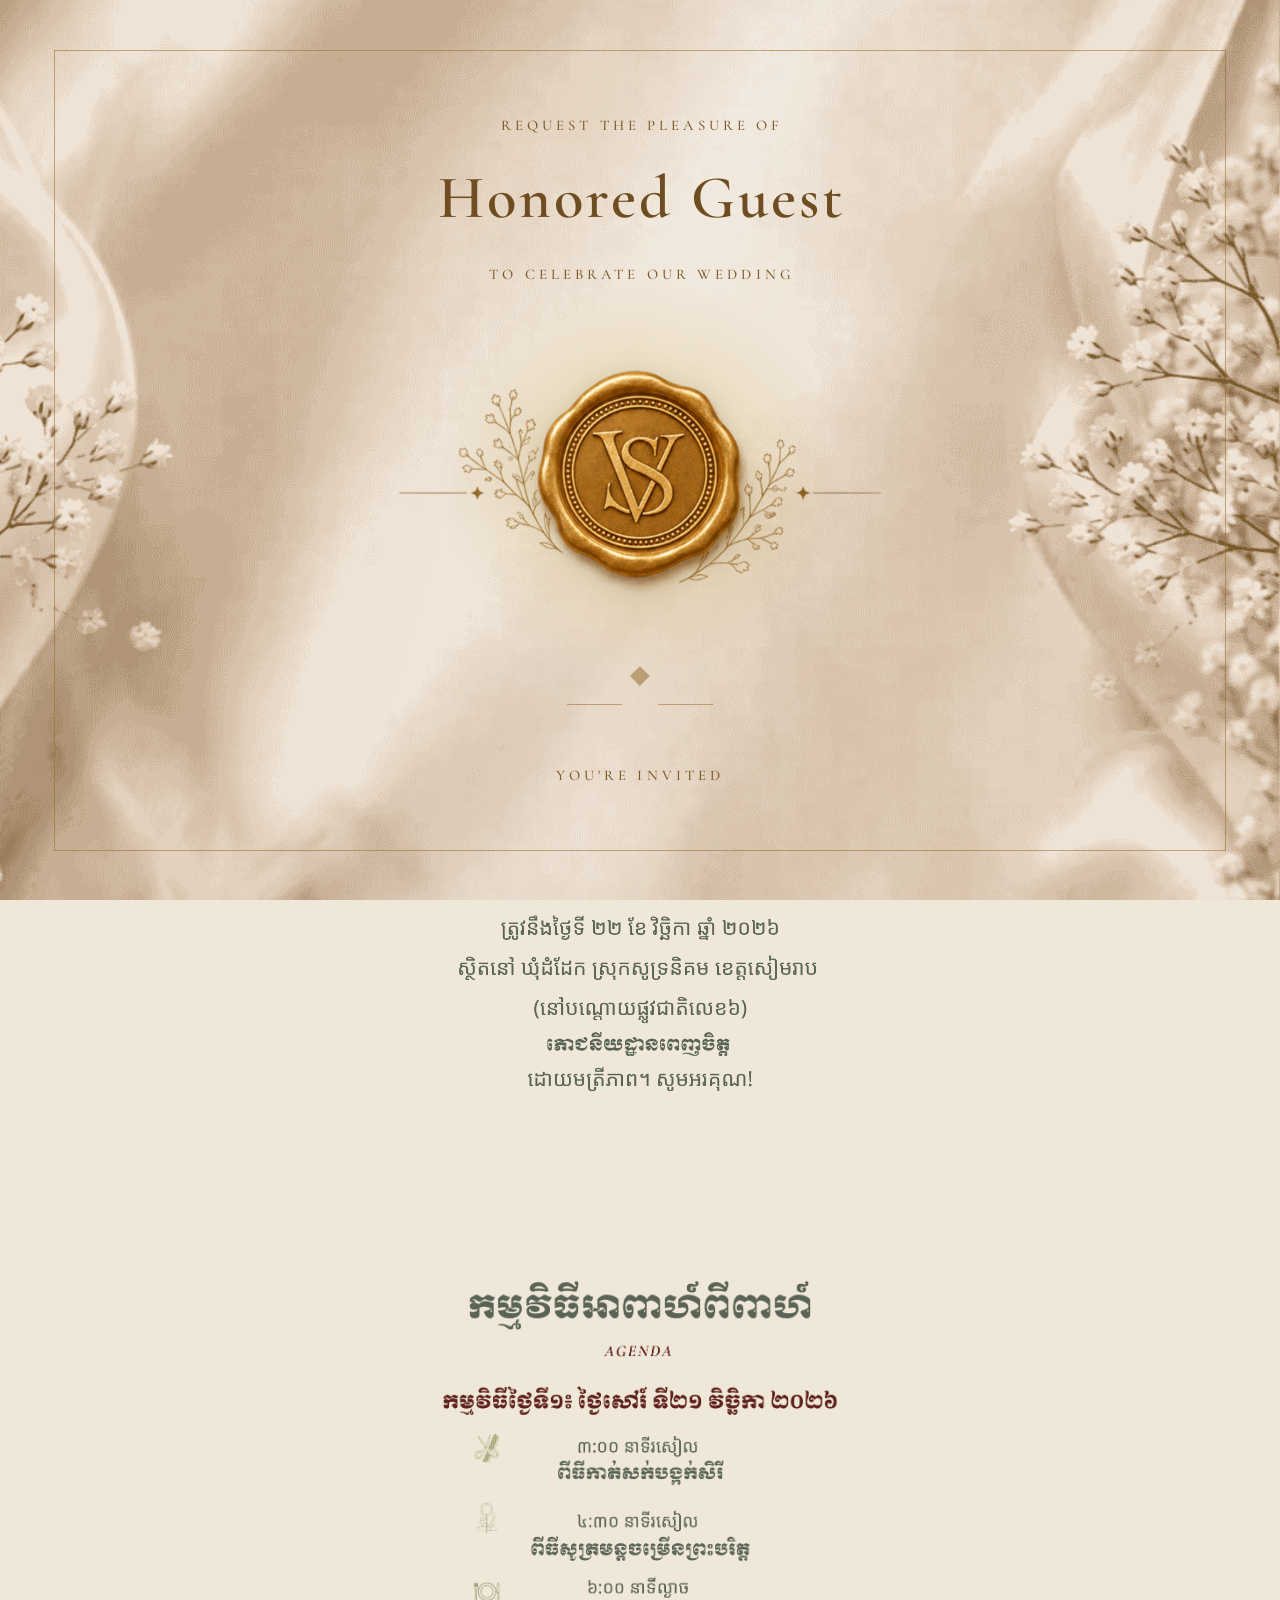
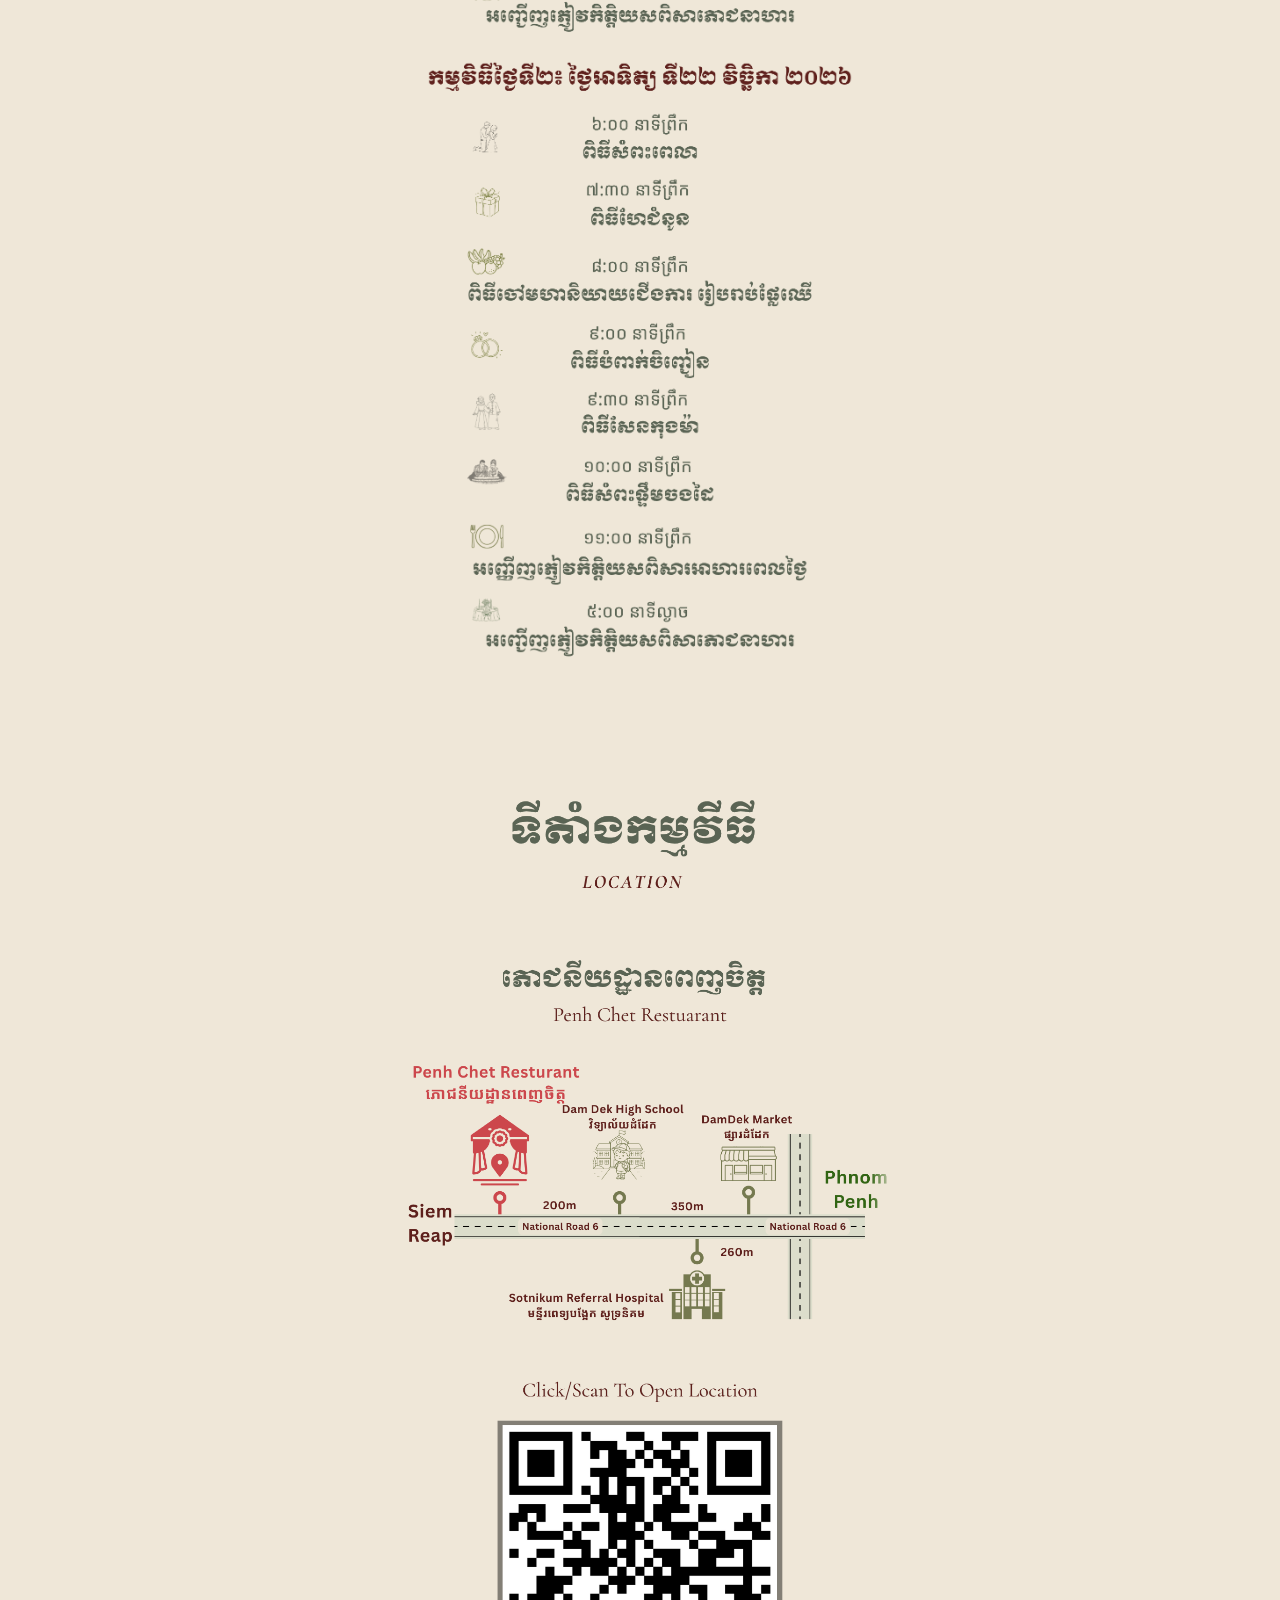
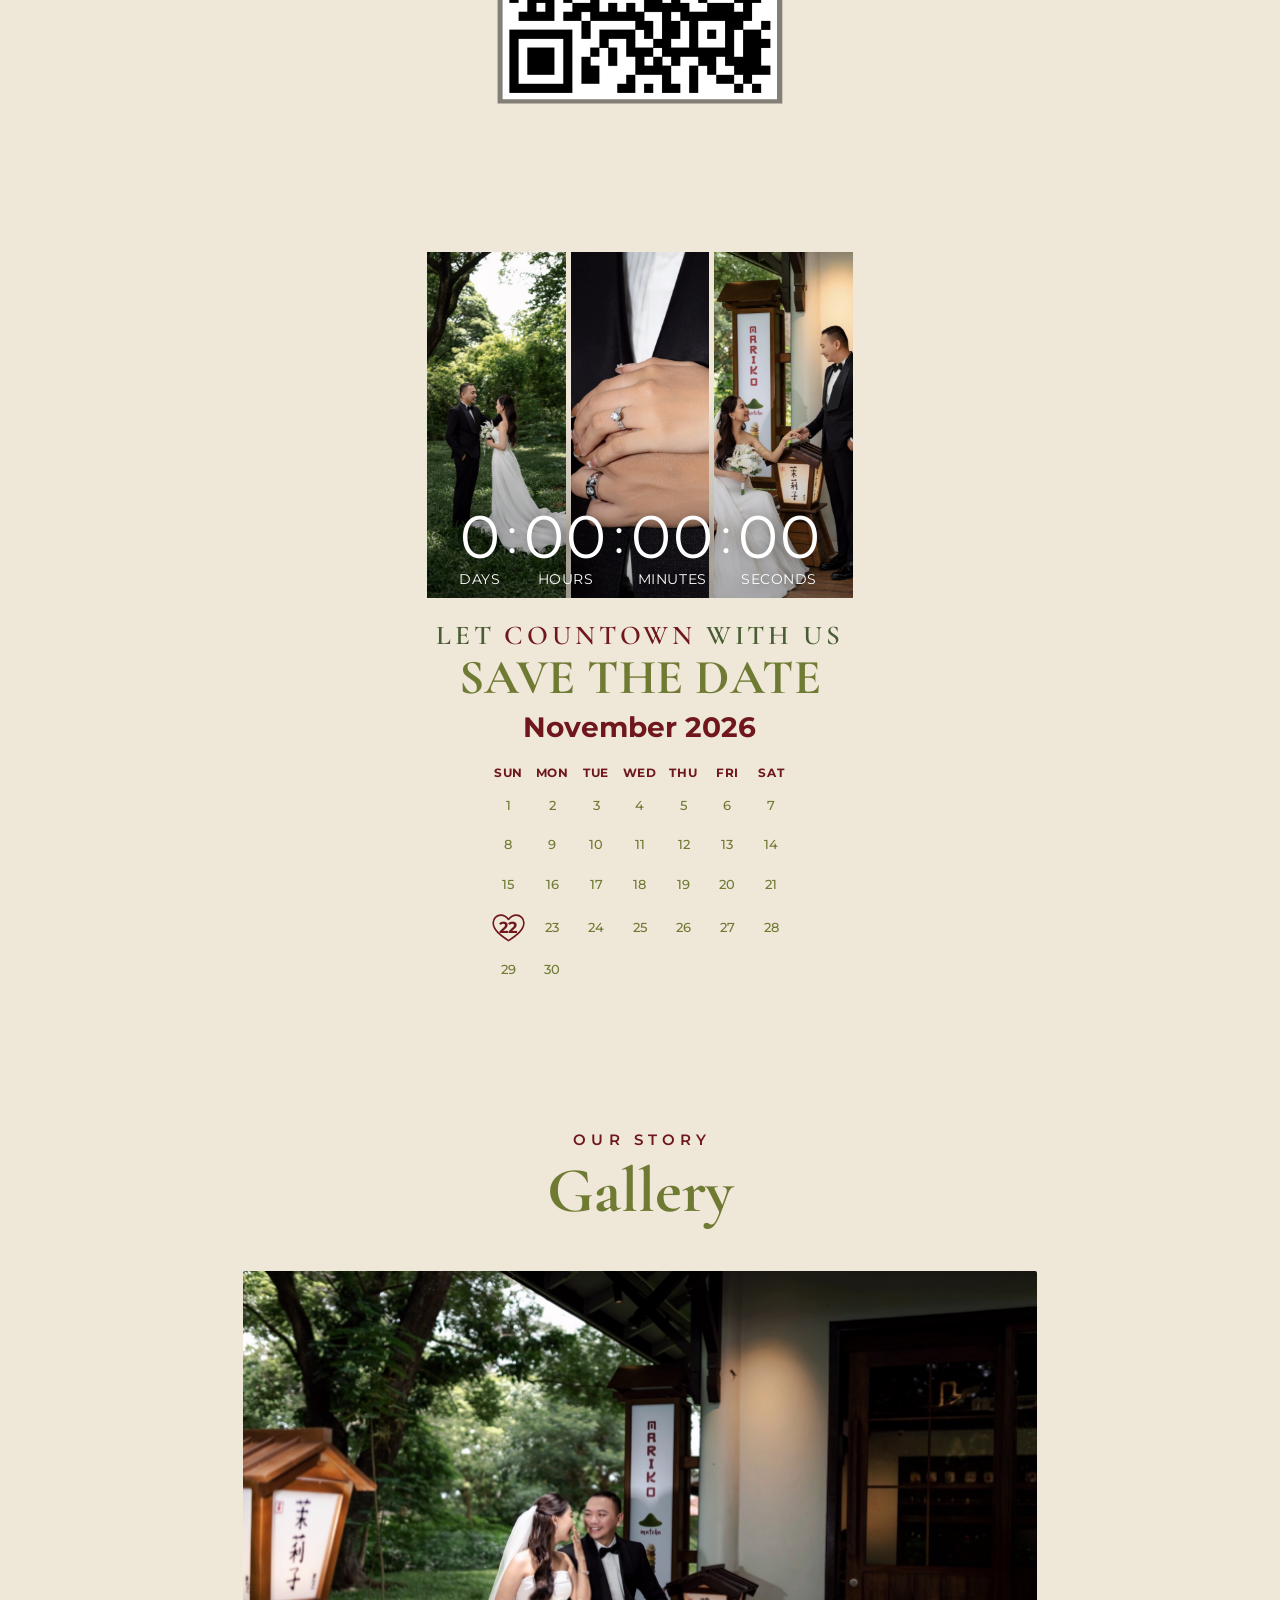
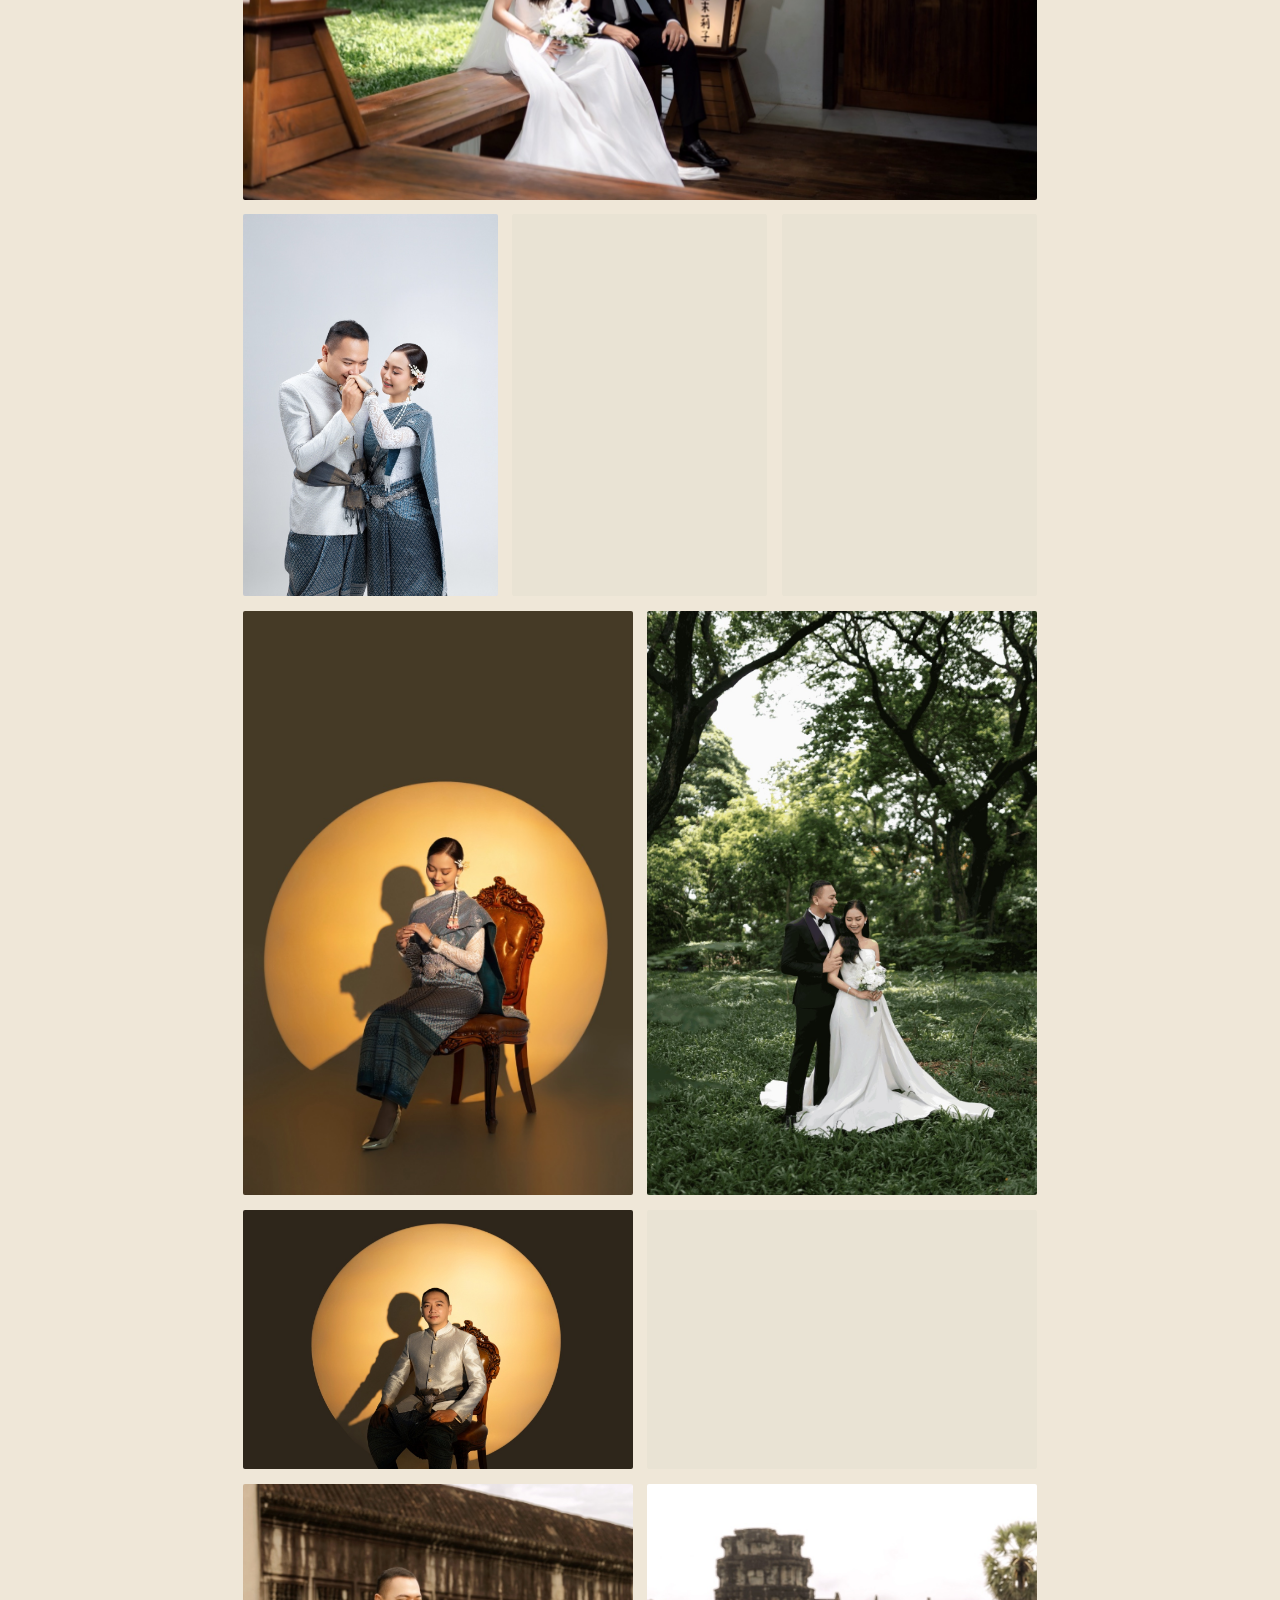
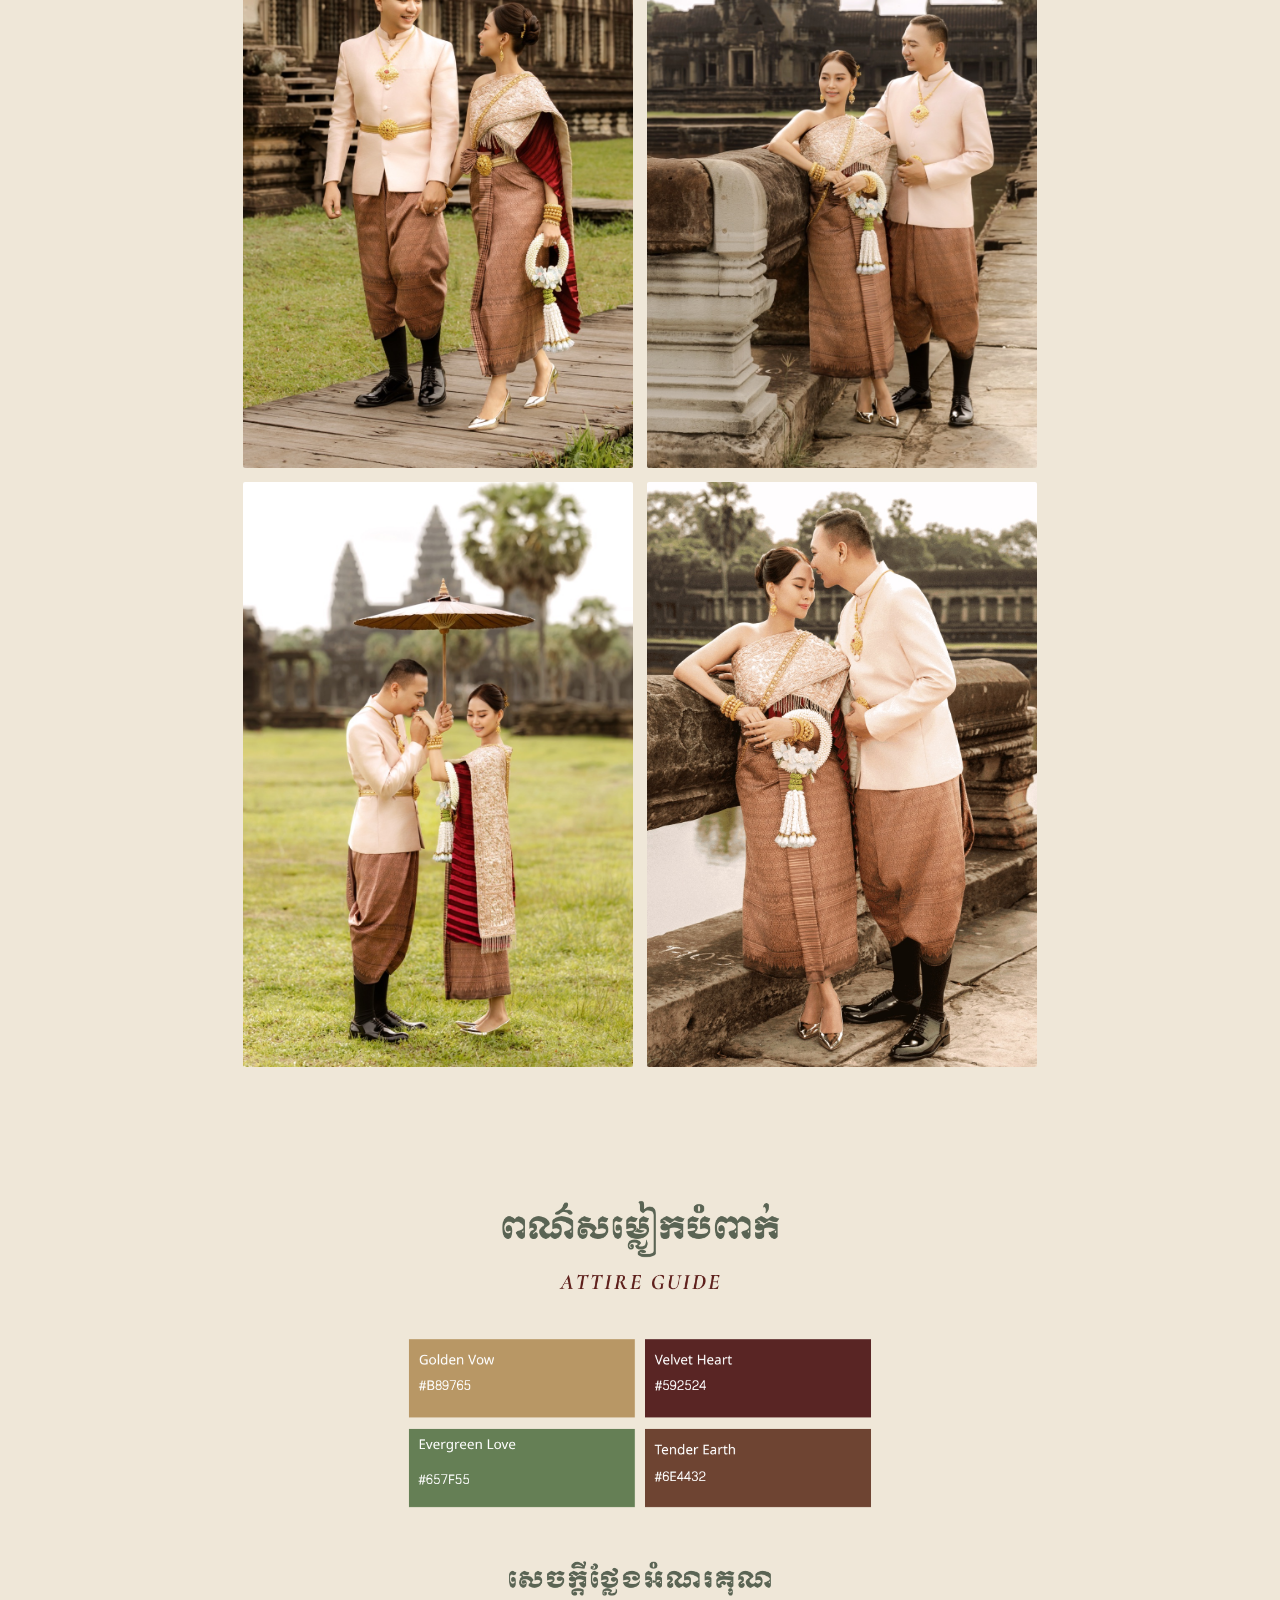
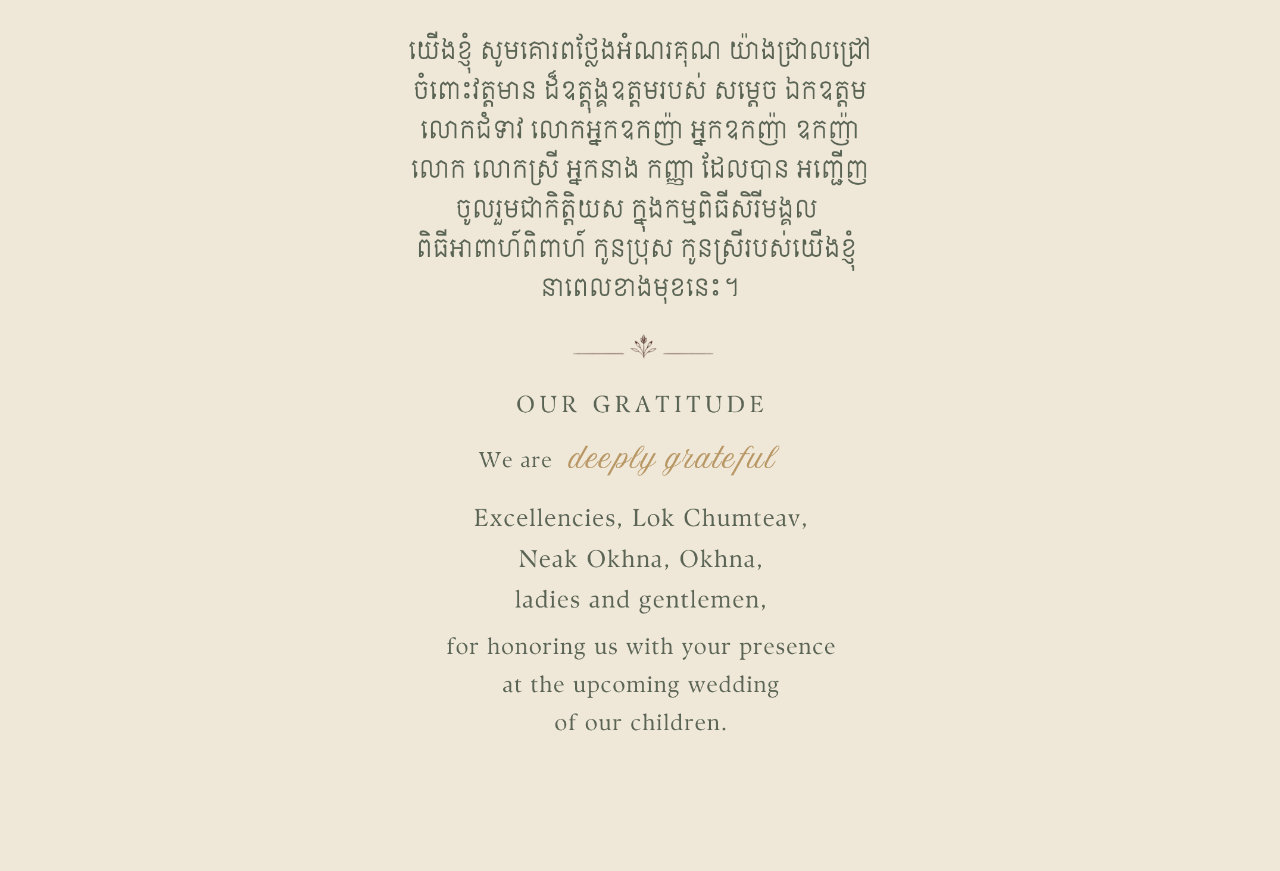
==== oversea.html @ 5da42a57 "improvement" ====
<!DOCTYPE html>
<html lang="km">
<head>
<meta charset="utf-8">
<meta name="viewport" content="width=device-width, initial-scale=1, viewport-fit=cover">
<title>Wedding Invitation</title>
<link rel="icon" href="data:image/svg+xml,%3Csvg xmlns='http://www.w3.org/2000/svg' viewBox='0 0 32 32'%3E%3Ccircle cx='16' cy='16' r='13' fill='%23727c48'/%3E%3C/svg%3E">
<link rel="preconnect" href="https://fonts.googleapis.com">
<link rel="preconnect" href="https://fonts.gstatic.com" crossorigin>
<link rel="stylesheet" href="https://fonts.googleapis.com/css2?family=Cormorant+Garamond:wght@500;600;700&family=Montserrat:wght@400;500;600;700&display=swap">
<link rel="stylesheet" href="css/simple.css">
</head>
<body>

<!-- The curtains are fixed to the viewport, so they genuinely never move.
     A pair inside each section scrolls with that section, which reads as the
     whole page sliding rather than just the content. One frame, once. -->
<!-- Ambient drift: gold flecks, bubble lights and petals. One canvas
     rather than a few dozen animated elements — the same motion costs a
     single composited layer instead of thirty, which is what keeps it
     honest on a phone. Sits above the designs but below the curtains, so
     the drapes stay in front and the whole thing reads as depth. -->
<canvas class="ambient" id="ambient" aria-hidden="true"></canvas>

<div class="curtains" aria-hidden="true">
  <span class="curtain curtain--l slot slot--optional" data-slot="n-curtain-left.png"><img fetchpriority="high" decoding="async" src="assets/img/NITA-curtains-left.png" alt=""></span>
  <span class="curtain curtain--r slot slot--optional" data-slot="n-curtain-right.png"><img fetchpriority="high" decoding="async" src="assets/img/NITA-curtains-right.png" alt=""></span>
</div>

<!-- A fixed haze across the top. Content scrolling up meets it and dissolves
     into the paper before it can reach the screen edge, instead of sliding off
     as a hard-edged rectangle. Sits under the curtains, so those stay sharp.
     Mobile only — see the breakpoint in css/simple.css. -->
<!-- <div class="veil veil--t" aria-hidden="true"></div> -->

  <!-- ============ 1 · INVITATION ============ -->
  <!-- Built from parts, same as section 5. The crest and each block of
       Khmer text are separate images for now, so any one of them can be
       re-exported or swapped for live text later without touching the rest.
       Widths and the space above each block are per-block variables — tune
       a single line to re-balance the page. -->
<!-- ============ 0 · COVER ============ -->
<!-- A fixed overlay, deliberately NOT a .page in the deck. Section 1 is
     already sitting behind it at scroll 0, so when the silk erases the
     invitation is simply there — nothing scrolls, nothing jumps.

     Built rather than flattened: on a landscape window a 0.45-ratio image
     is centre-cropped to its middle third, which would take the frame's
     top and bottom rules, "YOU'RE INVITED" and the crest's lower half off
     the screen. So the silk is the only thing that comes from a file. -->
<div class="cover" id="cover">

  <div class="cover__silk" aria-hidden="true"></div>

  <!-- Four separate rules rather than a border, so each can retract into
       its own corner when the cover comes apart. -->
  <div class="cover__frame" aria-hidden="true">
    <i class="cover__rule cover__rule--t"></i>
    <i class="cover__rule cover__rule--r"></i>
    <i class="cover__rule cover__rule--b"></i>
    <i class="cover__rule cover__rule--l"></i>
  </div>

  <div class="cover__col">
    <p class="cover__line cover__line--1">REQUEST THE PLEASURE OF</p>
    <h1 class="cover__guest" data-guest>Honored Guest</h1>
    <p class="cover__line cover__line--2">TO CELEBRATE OUR WEDDING</p>

    <!-- The crest is the button. A real <button> so it is reachable by
         keyboard and announced by a screen reader; the artwork is the
         only thing that shows. -->
    <button class="cover__crest" type="button" data-open aria-label="Open the invitation">
      <img fetchpriority="high" decoding="async" src="assets/img/cover-crest.png" alt="">
    </button>

    <p class="cover__line cover__line--3">YOU'RE INVITED</p>
  </div>

</div>

<!-- With JS off the cover could never be opened, so it is never shown. -->
<noscript><style>.cover{display:none !important}</style></noscript>

<main class="deck">

  <!-- ============ 1 · INVITATION ============ -->
  <section class="page">
    <div class="content content--wide content--wide-sm slot" data-slot="n-1.png"><img fetchpriority="high" decoding="async" src="assets/img/long-landing-1.png" alt=""></div>
  </section>

  <!-- ============ 2 · AGENDA ============ -->
  <section class="page">
    <div class="content content--wide content--wide-sm slot" data-slot="n-2.png"><img loading="lazy" decoding="async" src="assets/img/long-agenda-1.png" alt=""></div>
  </section>

  <!-- ============ 3 · ATTIRE ============ -->
  <!-- <section class="page">
    <div class="content content--wide-sm slot" data-slot="n-3.png"><img loading="lazy" decoding="async" src="assets/img/long-attire-1.png" alt=""></div>
  </section> -->

  <!-- ============ 4 · LOCATION ============ -->
  <section class="page">
    <div class="content content--wide slot" data-slot="n-4.png">
      <!-- The QR is useless to anyone already holding the phone that is
           showing it, so the same destination is a tap target. The hotspot
           is placed as a percentage of the artwork, measured off the file,
           so it tracks the image at every size. Covers the "Click/Scan To
           Open Location" line as well as the code itself. -->
      <span class="pin">
        <img loading="lazy" decoding="async" src="assets/img/long-location-1.png" alt="">
        <a class="pin__hit"
           href="https://maps.app.goo.gl/6KhHP8NDedUsZorCA?g_st=ic"
           target="_blank" rel="noopener noreferrer"
           aria-label="Open the venue in Google Maps"></a>
      </span>
    </div>
  </section>

  <!-- ============ 5 · COUNTDOWN / SAVE THE DATE ============ -->
  <!-- Built from parts rather than one flat export: the countdown has to
       tick, so the photos, the numbers and the calendar are real elements.
       Everything sizes in cqw against .n5, so the whole block scales as one
       drawing whatever the column width is. -->
  <section class="page">
    <div class="content content--wide content--built">
      <div class="n5">

        <div class="n5__photos">
          <figure class="n5__photo slot" data-slot="n-5-1.jpg">
            <img loading="lazy" decoding="async" src="assets/img/n-5-1.jpg" alt="">
          </figure>
          <figure class="n5__photo slot" data-slot="n-5-2.jpg">
            <img loading="lazy" decoding="async" src="assets/img/n-5-2.jpg" alt="">
          </figure>
          <figure class="n5__photo slot" data-slot="n-5-3.jpg">
            <img loading="lazy" decoding="async" src="assets/img/n-5-3.jpg" alt="">
          </figure>

          <!-- Sits over the strip, full width, like the design. The scrim is
               what keeps white numerals readable over a pale photo. -->
          <div class="n5__countdown" data-countdown="2026-11-22T00:00:00" role="timer" aria-live="off">
            <div class="cd__unit">
              <span class="cd__num" data-cd="days">--</span>
              <span class="cd__label">DAYS</span>
            </div>
            <span class="cd__sep" aria-hidden="true">:</span>
            <div class="cd__unit">
              <span class="cd__num" data-cd="hours">--</span>
              <span class="cd__label">HOURS</span>
            </div>
            <span class="cd__sep" aria-hidden="true">:</span>
            <div class="cd__unit">
              <span class="cd__num" data-cd="minutes">--</span>
              <span class="cd__label">MINUTES</span>
            </div>
            <span class="cd__sep" aria-hidden="true">:</span>
            <div class="cd__unit">
              <span class="cd__num" data-cd="seconds">--</span>
              <span class="cd__label">SECONDS</span>
            </div>
          </div>
        </div>

        <h2 class="n5__title">
          <span class="is-green">LET</span>
          <span class="is-red">COUNTOWN</span>
          <span class="is-green">WITH US</span>
        </h2>

        <!-- <div class="n5__mark slot slot--optional" data-slot="n-5-glasses.png">
          <img loading="lazy" decoding="async" src="assets/img/n-5-glasses.png" alt="">
        </div> -->

        <p class="n5__save">SAVE THE DATE</p>
        <p class="n5__month">November 2026</p>

        <div class="n5__cal cal">
          <div class="cal__head" aria-hidden="true">
            <span>SUN</span><span>MON</span><span>TUE</span><span>WED</span>
            <span>THU</span><span>FRI</span><span>SAT</span>
          </div>
          <div class="cal__grid">
            <span class="cal__day">1</span>
            <span class="cal__day">2</span>
            <span class="cal__day">3</span>
            <span class="cal__day">4</span>
            <span class="cal__day">5</span>
            <span class="cal__day">6</span>
            <span class="cal__day">7</span>
            <span class="cal__day">8</span>
            <span class="cal__day">9</span>
            <span class="cal__day">10</span>
            <span class="cal__day">11</span>
            <span class="cal__day">12</span>
            <span class="cal__day">13</span>
            <span class="cal__day">14</span>
            <span class="cal__day">15</span>
            <span class="cal__day">16</span>
            <span class="cal__day">17</span>
            <span class="cal__day">18</span>
            <span class="cal__day">19</span>
            <span class="cal__day">20</span>
            <span class="cal__day">21</span>
            <span class="cal__day cal__day--mark">
              <svg class="cal__heart" viewBox="0 0 48 44" aria-hidden="true"><path d="M24 40C12 32 3 25 3 15.5 3 9.7 7.7 5 13.5 5 17.6 5 21.3 7.3 24 11c2.7-3.7 6.4-6 10.5-6C40.3 5 45 9.7 45 15.5 45 25 36 32 24 40Z" fill="none" stroke="currentColor" stroke-width="2.2" stroke-linejoin="round"/></svg>
              <time datetime="2026-11-22">22</time>
            </span>
            <span class="cal__day">23</span>
            <span class="cal__day">24</span>
            <span class="cal__day">25</span>
            <span class="cal__day">26</span>
            <span class="cal__day">27</span>
            <span class="cal__day">28</span>
            <span class="cal__day">29</span>
            <span class="cal__day">30</span>
            <span class="cal__day cal__day--blank" aria-hidden="true"></span>
            <span class="cal__day cal__day--blank" aria-hidden="true"></span>
            <span class="cal__day cal__day--blank" aria-hidden="true"></span>
            <span class="cal__day cal__day--blank" aria-hidden="true"></span>
            <span class="cal__day cal__day--blank" aria-hidden="true"></span>
          </div>
        </div>

      </div>
    </div>
  </section>


  <!-- ============ 6 · GALLERY ============ -->
  <!-- A mosaic, not a uniform grid: the three shoots each get a different
       rhythm, so the eye keeps moving instead of scanning rows. Every tile
       is one of four shapes — hero, wide, feature, tall — and the
       shape carries both its span and its crop, so re-ordering the photos
       is a matter of swapping a class, never touching the layout. -->
  <section class="page page--gallery">
    <div class="content content--gallery">
      <div class="gal">

        <header class="gal__head">
          <p class="gal__kicker">OUR STORY</p>
          <h2 class="gal__title">Gallery</h2>
        </header>

        <div class="gal__grid">
          <figure class="gal__item gal__item--hero slot" data-slot="g-01.jpg" style="--i:0">
            <img loading="lazy" decoding="async" src="assets/img/g-01.jpg" alt="The couple on the tea-house bench">
          </figure>

          <figure class="gal__item gal__item--tall slot" data-slot="g-02.jpg" style="--i:1">
            <img loading="lazy" decoding="async" src="assets/img/g-02.jpg" alt="A kiss on the hand, traditional blue silk">
          </figure>

          <figure class="gal__item gal__item--tall slot" data-slot="g-03.jpg" style="--i:2">
            <img loading="lazy" decoding="async" src="assets/img/g-03.jpg" alt="An embrace, traditional blue silk">
          </figure>

          <figure class="gal__item gal__item--tall slot" data-slot="g-04.jpg" style="--i:3">
            <img loading="lazy" decoding="async" src="assets/img/g-04.jpg" alt="Forehead to forehead against the sun">
          </figure>

          <figure class="gal__item gal__item--feature slot" data-slot="g-05.jpg" style="--i:4">
            <img loading="lazy" decoding="async" src="assets/img/g-05.jpg" alt="The bride, lit by a single circle">
          </figure>

          <figure class="gal__item gal__item--feature gal__item--wide-sm slot" data-slot="g-06.jpg" style="--i:5">
            <img loading="lazy" decoding="async" src="assets/img/g-06.jpg" alt="The couple among the forest ferns">
          </figure>

          <figure class="gal__item gal__item--wide slot" data-slot="g-07.jpg" style="--i:6">
            <img loading="lazy" decoding="async" src="assets/img/g-07.jpg" alt="The groom, lit by a single circle">
          </figure>

          <figure class="gal__item gal__item--wide slot" data-slot="g-08.jpg" style="--i:7">
            <img loading="lazy" decoding="async" src="assets/img/g-08.jpg" alt="By the lion statue at the temple moat">
          </figure>

          <figure class="gal__item gal__item--feature slot" data-slot="g-09.jpg" style="--i:8">
            <img loading="lazy" decoding="async" src="assets/img/g-09.jpg" alt="Walking the temple causeway">
          </figure>

          <figure class="gal__item gal__item--feature slot" data-slot="g-10.jpg" style="--i:9">
            <img loading="lazy" decoding="async" src="assets/img/g-10.jpg" alt="Resting against the temple wall">
          </figure>

          <figure class="gal__item gal__item--feature slot" data-slot="g-11.jpg" style="--i:10">
            <img loading="lazy" decoding="async" src="assets/img/g-11.jpg" alt="Under the parasol on the temple lawn">
          </figure>

          <figure class="gal__item gal__item--feature slot" data-slot="g-12.jpg" style="--i:11">
            <img loading="lazy" decoding="async" src="assets/img/g-12.jpg" alt="A quiet moment by the water">
          </figure>

        </div>

      </div>
    </div>
  </section>

  <!-- ============ 7 · Gratitude ============ -->
  <section class="page">
    <div class="content content--wide content--wide-sm slot" data-slot="n-7.png"><img loading="lazy" decoding="async" src="assets/img/long-gratitude-attire-1.png" alt=""></div>
  </section>

<!-- Closing the main content area -->
</main>


<!-- Appears only once the music is actually going — before that there is
     nothing to toggle, and a dead control on the cover would be noise.
     The bars are the state: dancing means playing, flat means paused. -->
<button class="music" id="music" type="button" aria-label="Pause music" hidden>
  <span class="music__bars" aria-hidden="true"><i></i><i></i><i></i></span>
</button>

<!-- Opened by any gallery tile. One dialog reused for all twelve photos —
     the image src is swapped rather than twelve overlays being built. -->
<div class="lb" id="lightbox" hidden>
  <button class="lb__close" type="button" aria-label="Close">&times;</button>
  <button class="lb__nav lb__nav--prev" type="button" aria-label="Previous">&#8249;</button>
  <figure class="lb__stage">
    <img class="lb__img" src="" alt="">
    <figcaption class="lb__caption"></figcaption>
  </figure>
  <button class="lb__nav lb__nav--next" type="button" aria-label="Next">&#8250;</button>
</div>

<script src="js/simple.js"></script>
</body>
</html>
---- css/simple.css ----
/* ============================================================
   Wedding invitation — fixed stage, scrolling content.

   Layout is one idea repeated: a section is a curtain, the
   content, and a curtain. Nothing is position:fixed except the
   paper, because the curtains are identical on every section
   and full height — so they appear to stand still on their own.
   ============================================================ */

:root{
  --paper:      #efe7d8;   /* shows before the background image loads */
  --content-w:  60%;       /* desktop: content column width */

  /* ---- curtains: the three knobs ------------------------------
     The band is sized from its HEIGHT, not its width. Each drape
     keeps its own aspect ratio (--curtain-ar, set per side below),
     so the width simply follows:  width = height x ratio.
     That is what guarantees full coverage on any screen — the art
     is always exactly as tall as --curtain-h, never shorter.

     --curtain-h      how tall each drape hangs, as a % of the
                      LIVE viewport — not svh, lvh or dvh. Those are
                      all guesses at a number iOS keeps changing as
                      the address bar slides; every one of them is
                      wrong during the slide, and that is the bare
                      strip along the bottom. .curtains is fixed at
                      inset:0, so it IS the viewport, whatever the
                      browser currently thinks that is, and 100%
                      of it can never fall short. The default
                      overshoots a little: the excess hangs below
                      the fold where nothing can see it, which
                      covers the browser's own mid-slide lag too.
     --curtain-max-w  a hard cap on band width, for narrow screens
                      where a full-height drape gets wide. Capping
                      CROPS the inner edge (the soft side), it does
                      not shrink the art. 100vw = no cap, show it
                      whole. (Must be a length — `none` is not valid
                      inside max-width and would void the rule.)
     --curtain-fade   where the inner edge fades out. 100% = no
                      fade, trust the PNG's own alpha. 50% = soft.
     -------------------------------------------------------------- */
  --curtain-h:      100lvh;
  --curtain-max-w:  85vw;
  --curtain-fade:   100%;
  /* Air above and below every panel. It was 0, which let each design run
     to within a few vh of the next one — nothing separated two pages, so
     on a desktop screen you were always reading the bottom of one and the
     top of the next at the same time. .page is border-box, so this is
     carved out of the 100svh panel rather than added to it: one design
     still occupies exactly one screen. */
  --gap:        7vh;
  /* What is actually left for a design once the panel has taken its air.
     Every height limit on the page is expressed against this one value,
     so changing --gap can never leave a stale number behind. */
  --panel-h:    calc(100svh - (2 * var(--gap)));
  --slot-bg:    #e9e3d4;
  --slot-line:  rgba(90,84,64,.30);
}

*,*::before,*::after{ box-sizing:border-box; }

html{
  -webkit-text-size-adjust:100%;
  scroll-behavior:smooth;
  /* Free scroll, deliberately. Mandatory snapping fought every flick on a
     phone — the browser's own momentum and the snap both wanted the scroll
     position, and the result stuttered. Each panel is still a screen tall,
     so it reads a page at a time without anything grabbing the scroll. */
  overscroll-behavior-y:none;
}

body{
  margin:0;
  color:#4c5340;
  font-family:"Noto Sans Khmer","Hanuman",system-ui,-apple-system,sans-serif;
  -webkit-font-smoothing:antialiased;

  /* The paper never moves. background-attachment:fixed is ignored on iOS,
     so the fallback there is simply a background that scrolls with the
     page — which still looks right, since the texture is uniform. */
  background-color:var(--paper);
  background-image:url('../assets/img/n-bg-small.png');
  background-size:cover;
  background-position:center;
  background-attachment:fixed;
}

img{ display:block; max-width:100%; }

/* ---------- the repeating frame ---------------------------- */

.page{
  position:relative;
  /* svh, not dvh: the small-viewport unit is the one that does NOT change
     when a mobile address bar slides away. With dvh every panel resized
     mid-scroll, so the whole column shifted under your thumb — that is the
     jitter. min-height rather than height so nothing can ever be cropped. */
  min-height:100svh;
  display:flex;
  align-items:center;         /* design floats in the middle of its panel */
  justify-content:center;
  padding:var(--gap) 0;
}

/* Fixed to the viewport, above the content. Anchored here rather than inside
   each section: a curtain that lives in a section scrolls with it, which is
   what made the whole page look like it was sliding. */
.curtains{
  position:fixed;
  inset:0;
  z-index:5;
  pointer-events:none;
}

/* Scoped under .curtains on purpose: the generic .slot rule below also sets
   position, and at equal specificity the later rule wins. That left these as
   inline elements, where width simply does not apply, so each curtain spanned
   the whole viewport. */
.curtains .curtain{
  position:absolute;
  top:0;
  /* Height first, from the parent — the parent is the viewport, so this
     tracks the address bar sliding with no unit to get wrong. */
  height:var(--curtain-h);
  /* Then the width follows from that height. aspect-ratio does the
     arithmetic against the used height, so the box always has the
     artwork's own proportions and the image fills it without either
     cropping or falling short. */
  width:auto;
  aspect-ratio:var(--curtain-ar);
  max-width:var(--curtain-max-w);
  overflow:hidden;
}

/* Each export has its own shape, so each side carries its own ratio.
   Re-export a drape at a new size and change the two numbers here —
   they are just the PNG's pixel width and height. */
.curtains .curtain--l{ left:0;  --curtain-ar:689 / 2400; }
.curtains .curtain--r{ right:0; --curtain-ar:427 / 2400; }

/* The box already has the image's proportions, so `cover` crops nothing
   in the normal case — it is here only for when --curtain-max-w bites on a
   narrow screen, and then it takes the slice off the inner edge rather
   than squashing the drape. */
.curtain > img{
  width:100%;
  height:100%;
  object-fit:cover;
}
.curtain--l > img{ object-position:left  center; }
.curtain--r > img{ object-position:right center; }

/* Force the inner edge to zero opacity in CSS rather than trusting the PNG's
   own alpha to survive the crop. `cover` slices the art at whatever width the
   box happens to be, and it was landing while the drape was still ~27% opaque
   — so it stopped dead and drew a vertical line. A mask fades the last 45%
   of the band out no matter where the crop falls. */
/* With `contain` nothing is sliced, so the artwork's own alpha already
   fades the inner edge and --curtain-fade defaults to 100% — the mask is
   present but does nothing. Drop it to 50% (or any %) if you switch back
   to `cover`, or just want a softer join. */
.curtains .curtain--l{
  -webkit-mask-image:linear-gradient(to right, #000 var(--curtain-fade), transparent 100%);
          mask-image:linear-gradient(to right, #000 var(--curtain-fade), transparent 100%);
}
.curtains .curtain--r{
  -webkit-mask-image:linear-gradient(to left, #000 var(--curtain-fade), transparent 100%);
          mask-image:linear-gradient(to left, #000 var(--curtain-fade), transparent 100%);
}

/* ---------- top haze --------------------------------------- */
/* Off by default; the phone breakpoint switches it on. Between the content
   (z-index 2) and the curtains (5), so the design fades under it while the
   drapes stay crisp on top.

   The mask is what makes it read as haze rather than a bar: it fades the
   whole layer — its tint AND its blur — out downward, so there is no edge
   where the effect stops. The modifier carries the direction, so a matching
   bottom band is a second rule pointing the other way. */
.veil{
  display:none;
  position:fixed;
  left:0; right:0;
  height:var(--veil-h);
  z-index:4;
  pointer-events:none;

  -webkit-backdrop-filter:blur(9px);
          backdrop-filter:blur(9px);
}

.veil--t{
  top:0;
  background:linear-gradient(to bottom,
    var(--paper) 0%,
    rgba(239,231,216,.72) 40%,
    rgba(239,231,216,0) 100%);
  -webkit-mask-image:linear-gradient(to bottom, #000 30%, transparent 100%);
          mask-image:linear-gradient(to bottom, #000 30%, transparent 100%);
}


.content{
  position:relative;
  z-index:2;
  width:var(--content-w);
  display:flex;
  justify-content:center;
}

/* Bound by width and height at once. Your designs are ~0.71 wide-to-tall and
   a phone is ~0.46, so whichever limit bites first wins and the panel can
   never overflow its screen. */
.content > img,
.content > .pin > img{
  width:auto;
  height:auto;
  max-width:100%;
  /* The 4vh is the design's own margin inside the panel's usable height,
     so it never quite touches the air it is sitting in. */
  max-height:calc(var(--panel-h) - 4vh);

  /* The design carries its own paper out to its edges, so it meets the page
     background at a hard vertical boundary. Even when the two creams match in
     tone, any difference in texture or compression shows as a line. Feathering
     the outer 5% dissolves that join. Your designs keep their content well
     inside this, so nothing is clipped. */
  -webkit-mask-image:linear-gradient(to right,
    transparent 0, #000 5%, #000 95%, transparent 100%);
          mask-image:linear-gradient(to right,
    transparent 0, #000 5%, #000 95%, transparent 100%);
}

/* ---------- slide in --------------------------------------- */
/* The class is added by JS, so with JS off nothing is ever hidden. */

@media (prefers-reduced-motion: no-preference){
  .content.reveal{
    opacity:0;
    transform:translateY(30px);
    transition:opacity .9s ease, transform .9s cubic-bezier(.22,.61,.36,1);
  }
  .content.reveal.is-in{ opacity:1; transform:none; }
}

/* ---------- empty slots ------------------------------------ */

.slot{ position:relative; }
.slot.is-empty img{ display:none; }

.content.is-empty{
  width:var(--content-w);
  height:calc(var(--panel-h) - 4vh);
  border:1px dashed var(--slot-line);
  border-radius:2px;
  background:var(--slot-bg);
}
.content.is-empty::after{
  content:attr(data-slot);
  position:absolute;
  inset:0;
  display:grid;
  place-items:center;
  font:500 12px/1.4 ui-monospace,Menlo,monospace;
  color:rgba(90,84,64,.55);
}
/* Curtains are optional: before the artwork exists, show nothing rather
   than a dashed box down both edges of every page. */
.curtain.is-empty{ background:none; border:0; }
.curtain.is-empty::after{ content:none; }

/* ---------- phones ----------------------------------------- */

@media (max-width:767px){
  :root{
    /* Wider than the 74% that left ~47% of the screen bare. The curtains now
       overlap the content's edges instead of sitting beside it, which also
       feathers the join between the design's own paper and the background. */
    --content-w:88%;
    /* The knob for .content--wide-sm. Tune this one number to re-scale
       every widened section on a phone at once; a single section can
       still override it on itself. */
    --content-w-sm:96%;
    /* A full-height drape is ~29svh wide on the left, which on a phone is
       most of the screen. It reads fine, because the inner half of the art
       is nearly transparent and the text sits on top of it. Uncomment to
       cap it instead — that crops the inner edge, it does not shrink it.
       --curtain-max-w:42vw; */
    /* How early the design starts dissolving. Taller = disappears sooner. */
    --veil-h:15svh;
  }

  .veil{ display:block; }

  /* The designs are ~0.64 wide-to-tall and a phone is ~0.46, so width always
     binds first: an 88%-wide design fills only about 63% of the panel's
     height. Forcing the panel to a whole screen just banks the difference as
     dead space above and below. Size the panel to the design instead and set
     the breathing room explicitly. Free scroll makes this read fine — the
     curtains are fixed to the viewport, so the frame still never moves. */
  /* The phone twin of .content--wide. A tall design is height-capped even
     here — an 0.5-ratio artwork at 88% of a phone is taller than the
     screen allows, so it renders narrower than the column it was given.
     Lifting the cap is what actually widens it; the section then grows
     past a viewport, which is the same trade the desktop modifier makes.

     Both modifiers can sit on one section: they live in opposite
     breakpoints and never meet. */
  .content--wide-sm{
    width:var(--content-w-sm, 50%);
    margin-inline:auto;
  }
  .content--wide-sm > img,
  .content--wide-sm > .pin > img{
    width:85%;
    max-height:none;
  }
  .content--wide-sm > .pin{ width:100%; }

  /* --gap is a desktop measure: on a phone the panel is already sized to
     its design, so the separation is set here directly and kept tight. */
  .page{
    min-height:0;
    padding:3vh 0;
  }

  /* The opening panel keeps a full screen, so the invitation arrives on its
     own rather than with the next design already peeking in underneath. */
  .page:first-child{ min-height:100svh; padding:0; }
}

/* ============================================================
   5 · COUNTDOWN / SAVE THE DATE

   The one page that is built, not exported, because the clock
   ticks. Sizes are in cqw against .n5, so the block scales as a
   single drawing — change --content-w and every number, letter
   and calendar cell follows, with no second set of breakpoints.
   ============================================================ */

:root{
  --n5-green: #4a5c33;
  --n5-olive: #6f7a33;
  --n5-red:   #6f171c;
  --serif:    "Cormorant Garamond",Georgia,"Times New Roman",serif;
  --sans:     "Montserrat",system-ui,-apple-system,sans-serif;
}

/* A built page has no artwork of its own to feather, so it skips the
   edge mask and just gets to be full width of its column. */
/* A design that is allowed to be as wide as the gallery instead of being
   sized down to fit one screen. Width becomes the binding limit, so the
   panel grows past a viewport and the section scrolls — which is the whole
   trade: a 1102x2356 artwork cannot be both 62% of a laptop wide AND one
   screen tall. Desktop only; phones already show these full width. */
@media (min-width:768px){
  .content--wide{
    width:var(--gallery-w, 40%);
    margin-inline:auto;
  }
  .content--wide > img,
  .content--wide > .pin > img{
    width:100%;
    max-height:none;
  }
  /* .pin shrink-wraps its image everywhere else; here the image is meant
     to fill the column, so the wrapper has to be told to as well. */
  .content--wide > .pin{ width:100%; }
}

.content--built{
  display:block;
  /* A built section is a tall poster — everything inside it is sized in
     cqw, so its height is a fixed multiple of its width and the block
     would happily run past the bottom of the screen. Measured, the
     countdown is 1.777x as tall as it is wide, so 0.55 is the widest it
     can be and still land inside one panel. Width is capped by the
     available HEIGHT, exactly as the curtains are; the column width only
     wins on a screen tall enough for it to. */
  --built-ar:.55;
  width:min(var(--content-w), calc(var(--panel-h) * var(--built-ar)));
  margin-inline:auto;
}

.n5{
  container-type:inline-size;
  width:100%;
  text-align:center;
}

/* ---------- photo strip + clock ---------------------------- */

.n5__photos{
  position:relative;
  display:grid;
  grid-template-columns:repeat(3,1fr);
  gap:min(1.2cqw,10px);
}

.n5__photo{
  margin:0;
  overflow:hidden;
  aspect-ratio:2/5;          /* tall portrait crops, as in the design */
  background:var(--slot-bg);
}
.n5__photo > img{
  width:100%;
  height:100%;
  object-fit:cover;
}

/* The clock lies across the foot of the strip, one row for all three
   photos — that overlap is the whole idea of the layout. */
.n5__countdown{
  position:absolute;
  left:0; right:0; bottom:0;
  z-index:2;
  display:flex;
  align-items:flex-start;
  justify-content:center;
  gap:min(1.5cqw,14px);
  padding:0 min(2cqw,18px) min(2.5cqw,22px);
  color:#fff;
  font-family:var(--sans);
  font-weight:400;
  /* Read over a bright photo as well as a dark one. */
  text-shadow:0 1px 14px rgba(0,0,0,.45);
}

/* A scrim rather than a solid bar: it dies out upward, so it never
   draws a horizontal line across the photographs. */
.n5__countdown::before{
  content:"";
  position:absolute;
  left:0; right:0; bottom:0;
  height:220%;
  z-index:-1;
  background:linear-gradient(to top, rgba(0,0,0,.34), rgba(0,0,0,0));
  pointer-events:none;
}

.cd__unit{
  display:flex;
  flex-direction:column;
  align-items:center;
  min-width:0;
}

.cd__num{
  font-size:min(14cqw,104px);
  line-height:.95;
  /* Digits must not shuffle sideways every second. */
  font-variant-numeric:tabular-nums;
  font-feature-settings:"tnum" 1;
}

.cd__label{
  margin-top:min(1cqw,8px);
  font-size:min(3.3cqw,20px);
  letter-spacing:.04em;
}

.cd__sep{
  font-size:min(11cqw,80px);
  line-height:1.2;
}

/* ---------- title ------------------------------------------ */

.n5__title{
  margin:min(5cqw,38px) 0 0;
  font-family:var(--serif);
  font-weight:600;
  font-size:min(6.4cqw,44px);
  letter-spacing:.14em;
  line-height:1.2;
}
.n5__title .is-green{ color:var(--n5-green); }
.n5__title .is-red{   color:var(--n5-red); }

/* ---------- line-art mark ---------------------------------- */

.n5__mark{
  display:flex;
  justify-content:center;
  margin:min(3cqw,24px) auto;
}
.n5__mark > img{
  width:min(20cqw,150px);
  height:auto;
}

/* ---------- save the date ---------------------------------- */

.n5__save{
  margin:0;
  font-family:var(--serif);
  font-weight:700;
  font-size:min(11.5cqw,82px);
  line-height:1.05;
  letter-spacing:.01em;
  color:var(--n5-olive);
}

.n5__month{
  margin:min(1.5cqw,12px) 0 0;
  font-family:var(--sans);
  font-weight:700;
  font-size:min(6.6cqw,46px);
  color:var(--n5-red);
}

/* ---------- calendar --------------------------------------- */

.cal{
  width:min(72cqw,560px);
  margin:min(5cqw,38px) auto 0;
  font-family:var(--sans);
}

.cal__head,
.cal__grid{
  display:grid;
  grid-template-columns:repeat(7,1fr);
  justify-items:center;
  align-items:center;
}

.cal__head{
  font-size:min(2.9cqw,19px);
  font-weight:700;
  letter-spacing:.06em;
  color:var(--n5-red);
  margin-bottom:min(3cqw,22px);
}

.cal__grid{
  row-gap:min(3.4cqw,26px);
  font-size:min(3.1cqw,21px);
  font-weight:500;
  color:var(--n5-olive);
}

.cal__day{
  position:relative;
  display:grid;
  place-items:center;
  /* Square cells keep the ring around 22 centred whatever the digits are. */
  width:1.9em;
  height:1.9em;
  line-height:1;
}

.cal__day--mark{
  color:var(--n5-red);
  font-weight:700;
  font-size:1.25em;
}

/* Drawn behind the numeral rather than as a border, so it can be a heart
   and still leave the digits sitting on the same baseline as the row. */
.cal__heart{
  position:absolute;
  inset:-6%;
  width:112%;
  height:112%;
  color:var(--n5-red);
  pointer-events:none;
}

/* ---------- empty slots on this page ----------------------- */

.n5__photo.is-empty{
  border:1px dashed var(--slot-line);
}
.n5__photo.is-empty::after{
  content:attr(data-slot);
  position:absolute;
  inset:0;
  display:grid;
  place-items:center;
  font:500 11px/1.4 ui-monospace,Menlo,monospace;
  color:rgba(90,84,64,.55);
  text-align:center;
}
/* Optional art shows nothing until the file exists. */
.slot--optional.is-empty{ min-height:0; }

/* ---------- phones ----------------------------------------- */

@media (max-width:767px){
  /* The page rule above collapses .page to its content on phones; this one
     is taller than a screen, so give it back its own breathing room. */
  .content--built{ padding:4vh 0; }

  /* Four two-digit numbers plus colons cannot span a phone at the desktop
     ratio without the labels colliding. Shrink the gap, not the numerals. */
  .n5__countdown{ gap:min(1cqw,6px); }
  .cd__label{ font-size:min(3.1cqw,13px); }
  .cal{ width:96cqw; }
  .cal__head{ font-size:min(3.1cqw,14px); }
  .cal__grid{ font-size:min(3.4cqw,15px); }
}

/* ============================================================
   1 · INVITATION

   A stack of images on the shared paper. Two knobs per block and
   nothing else: --w is how wide it sits in the column, --mt is
   the air above it. Both are in cqw, so the whole page keeps its
   proportions from a phone to a desktop — the rhythm between the
   blocks never has to be re-tuned per breakpoint.
   ============================================================ */

.n1{
  container-type:inline-size;
  width:100%;
  text-align:center;
}

.n1__logo,
.n1__item{
  display:flex;
  justify-content:center;
  margin:var(--mt,0) auto 0;
}

.n1__logo > img,
.n1__item > img{
  width:var(--w,100%);
  height:auto;
}

/* Proportions read off the original export (724px wide), so the built
   page lands on the same balance as the flat design. */
.n1__logo          { --w:58%; }
.n1__item--t1      { --w:88%; --mt:6cqw; }   /* parents */
.n1__item--t2      { --w:62%; --mt:8cqw; }   /* honorific line + rule */
.n1__item--t3      { --w:94%; --mt:7cqw; }   /* invitation paragraph */
.n1__item--t4      { --w:82%; --mt:7cqw; }   /* the couple */
.n1__item--t5      { --w:96%; --mt:8cqw; }   /* date, venue, closing */

/* A block that has no file yet keeps its place in the stack rather than
   collapsing, so the rhythm of the page is still readable while you work. */
.n1__logo.is-empty,
.n1__item.is-empty{
  position:relative;
  width:var(--w,100%);
  min-height:var(--h,9cqw);
  border:1px dashed var(--slot-line);
  background:var(--slot-bg);
}
.n1__logo.is-empty{ --h:34cqw; }
.n1__item--t1.is-empty{ --h:14cqw; }
.n1__item--t2.is-empty{ --h:10cqw; }
.n1__item--t3.is-empty{ --h:20cqw; }
.n1__item--t4.is-empty{ --h:16cqw; }
.n1__item--t5.is-empty{ --h:24cqw; }

.n1__logo.is-empty::after,
.n1__item.is-empty::after{
  content:attr(data-slot);
  position:absolute;
  inset:0;
  display:grid;
  place-items:center;
  font:500 12px/1.4 ui-monospace,Menlo,monospace;
  color:rgba(90,84,64,.55);
}

/* ============================================================
   6 · GALLERY

   A mosaic on a six-column grid. Four tile shapes, and a shape
   is the only thing a photo needs to know about the layout:

     hero     full width, landscape   — opens the section
     wide     half width, landscape
     feature  half width, portrait
     tall     a third,    portrait    — the working rhythm

   Re-order the photos by swapping a class. Nothing below cares
   which photo is where.
   ============================================================ */

.content--gallery{
  display:block;
  /* Wider than a design page, but not past the curtains: at full height
     each drape is about 19% of a desktop window, so 62% is the widest the
     photographs can be and still sit on clean paper. */
  width:var(--gallery-w,62%);
  margin-inline:auto;
}

.gal{
  container-type:inline-size;
  width:100%;
}

/* ---------- heading ---------------------------------------- */

.gal__head{
  text-align:center;
  margin:0 0 min(6cqw,48px);
}

.gal__kicker{
  margin:0 0 min(1.5cqw,10px);
  font-family:var(--sans);
  font-weight:600;
  font-size:min(2.6cqw,15px);
  letter-spacing:.34em;
  text-indent:.34em;          /* the last letter's tracking, given back */
  color:var(--n5-red);
}

.gal__title{
  margin:0;
  font-family:var(--serif);
  font-weight:700;
  font-size:min(9cqw,64px);
  line-height:1;
  color:var(--n5-olive);
}

/* ---------- the mosaic ------------------------------------- */

.gal__grid{
  display:grid;
  grid-template-columns:repeat(6,1fr);
  gap:min(1.8cqw,16px);
}

.gal__item{
  position:relative;
  margin:0;
  overflow:hidden;
  border-radius:2px;
  background:var(--slot-bg);
  /* The shape sets both of these; the tile itself is generic. */
  grid-column:span var(--span,2);
  aspect-ratio:var(--ar,2 / 3);
  cursor:zoom-in;
}

.gal__item--hero   { --span:6; --ar:3 / 2; }
.gal__item--wide   { --span:3; --ar:3 / 2; }
.gal__item--feature{ --span:3; --ar:2 / 3; }
.gal__item--tall   { --span:2; --ar:2 / 3; }
.gal__item > img{
  width:100%;
  height:100%;
  object-fit:cover;
  /* A slow push rather than a snap: the photograph should feel like it is
     leaning toward you, not flinching. */
  transition:transform .7s cubic-bezier(.22,.61,.36,1), filter .7s ease;
}

@media (hover:hover){
  .gal__item:hover > img{
    transform:scale(1.05);
    filter:saturate(1.06);
  }
}

/* ---------- arriving --------------------------------------- */
/* Staggered off --i in the markup, so tiles land in reading order rather
   than all at once. Capped, or the last tile of a long grid would wait. */

/* The class is added by JS, exactly like .content.reveal: with JS off, or
   without IntersectionObserver, nothing is ever hidden in the first place. */
@media (prefers-reduced-motion: no-preference){
  .gal__item.reveal{
    opacity:0;
    transform:translateY(24px);
    transition:opacity .8s ease, transform .8s cubic-bezier(.22,.61,.36,1);
    transition-delay:calc(min(var(--i,0), 6) * 70ms);
  }
  .gal__item.reveal.is-in{ opacity:1; transform:none; }
}

/* ---------- empty slots ------------------------------------ */

.gal__item.is-empty{
  border:1px dashed var(--slot-line);
  cursor:default;
}
.gal__item.is-empty::after{
  content:attr(data-slot);
  position:absolute;
  inset:0;
  display:grid;
  place-items:center;
  font:500 12px/1.4 ui-monospace,Menlo,monospace;
  color:rgba(90,84,64,.55);
}

/* ---------- the end of the deck ---------------------------- */
/* Every other page butts straight into the next one, so none of them has
   ever needed a floor. The last one does: without it the final row of
   photographs sits on the very bottom edge of the document and the page
   reads as cut off rather than finished. */

.deck > .page:last-child{
  --deck-floor:max(14vh,90px);
  padding-bottom:var(--deck-floor);
  /* Spend the floor out of this panel's own budget rather than on top of
     it, or the last section is the one page on the site taller than a
     screen for no reason the reader can see. */
  --panel-h:calc(100svh - var(--gap) - var(--deck-floor));
}

/* ---------- lightbox --------------------------------------- */
/* Outside .deck in the markup, and above the curtains here, so nothing
   the page paints on top of itself can land over an opened photograph. */

.lb{
  position:fixed;
  inset:0;
  z-index:50;
  display:flex;
  align-items:center;
  justify-content:center;
  gap:min(2vw,24px);
  padding:max(3vh,18px) max(2vw,14px);
  background:rgba(28,26,20,.92);
  -webkit-backdrop-filter:blur(6px);
          backdrop-filter:blur(6px);
}
.lb[hidden]{ display:none; }

@media (prefers-reduced-motion: no-preference){
  .lb{ animation:lb-in .28s ease both; }
  @keyframes lb-in{ from{ opacity:0; } to{ opacity:1; } }
}

.lb__stage{
  margin:0;
  display:flex;
  flex-direction:column;
  align-items:center;
  gap:min(2vh,14px);
  min-width:0;
}

.lb__img{
  max-width:100%;
  /* Height is the binding limit for a portrait photograph on a laptop, so
     both limits are set and whichever bites first wins. */
  max-height:82svh;
  width:auto;
  object-fit:contain;
  border-radius:2px;
}

.lb__caption{
  font-family:var(--sans);
  font-size:13px;
  letter-spacing:.04em;
  color:rgba(255,255,255,.72);
  text-align:center;
}

.lb__nav,
.lb__close{
  flex:0 0 auto;
  display:grid;
  place-items:center;
  width:44px;
  height:44px;
  border:0;
  border-radius:50%;
  background:rgba(255,255,255,.10);
  color:#fff;
  font:300 30px/1 var(--sans);
  cursor:pointer;
  transition:background .2s ease;
}
.lb__nav:hover,
.lb__close:hover{ background:rgba(255,255,255,.22); }

.lb__close{
  position:absolute;
  top:max(2vh,12px);
  right:max(2vw,12px);
  font-size:26px;
}

/* ---------- phones ----------------------------------------- */

@media (max-width:767px){
  .content--gallery{ --gallery-w:92%; padding:6vh 0; }

  /* Two columns, and the four shapes collapse onto them: the landscapes
     go full width because a 3:2 crop at half a phone's width is a stamp,
     the portraits pair up. */
  /* `dense` is a safety net, not the layout: with the counts above there
     is nothing for it to backfill. It only earns its keep the day a photo
     is added or re-ordered and a run turns odd again. */
  .gal__grid{
    grid-template-columns:repeat(2,1fr);
    grid-auto-flow:dense;
  }

  .gal__item--hero,
  .gal__item--wide  { --span:2; }
  .gal__item--feature,
  .gal__item--tall  { --span:1; }

  /* Two columns only balance if each run of half-width tiles has an even
     count — an odd one leaves the last tile alone and the next full-width
     tile wraps past the hole. The opening run is five, so its most scenic
     photo is promoted to a full-width band: that fixes the count and
     breaks up the rhythm at the same time. The closing run is four and
     needs nothing. */
  .gal__item--wide-sm{ --span:2; --ar:4 / 5; }

  /* Thumb-sized targets, and the arrows move off the sides of the photo
     where there is no room for them. */
  .lb{ flex-wrap:wrap; }
  .lb__stage{ order:1; flex:1 0 100%; }
  .lb__nav{ order:2; width:52px; height:52px; }
}

/* ============================================================
   0 · COVER

   The silk erases outward from behind the seal, and the seal is
   the one thing that survives it. Order matters: words go, then
   the frame, then the silk, and the crest is alone on top of the
   invitation for half a second before it lifts. That half second
   is what makes it read as a seal being broken rather than a
   page cross-fading.

   Everything is sized in cqw against .cover__col, so the whole
   composition holds its proportions from a phone to a desktop.
   ============================================================ */

:root{
  /* The composition is wider than it is tall (0.68 h/w), so on a laptop
     the HEIGHT is what binds — hence a multiple of svh, not a % of width.
     One knob for the whole cover: everything else follows from it. */
  --cover-w:      min(86%, calc(100svh * 1.02));
  --cover-ink:    #7d5a2c;   /* the small caps */
  --cover-name:   #6f4d22;   /* GUEST NAME */
  --cover-line:   rgba(150,110,48,.55);
  --cover-frame:  4.2%;      /* the frame's inset, left and right */
  --cover-frame-y:5.5%;      /* and top and bottom */
}

.cover{
  position:fixed;
  inset:0;
  /* Above the curtains (5) and the veil (4), below the lightbox (50). */
  z-index:30;
  display:grid;
  place-items:center;
  overflow:hidden;
  /* No background of its own. It had --paper here as a pre-load fallback,
     which defeated the whole idea: erasing the silk revealed a sheet of
     cream rather than the invitation. The fallback belongs on the silk
     layer, where the erase takes it away too. */
}

/* ---------- the silk --------------------------------------- */

.cover__silk{
  position:absolute;
  inset:0;
  background:var(--paper) url('../assets/img/cover-bg.png') center / cover no-repeat;

  /* Two mask layers composited to "opaque everywhere, with a hole".
     A single radial gradient cannot do this: outside its own box a
     no-repeat mask is transparent, so at size 0 the silk would vanish
     instead of being whole. So: a solid layer underneath, a growing
     disc on top, and XOR between them. At size 0 the disc paints
     nothing, XOR leaves the solid alone, and the silk is untouched. */
  -webkit-mask-image:radial-gradient(circle, #000 0 38%, rgba(0,0,0,0) 76%),
                     linear-gradient(#000,#000);
          mask-image:radial-gradient(circle, #000 0 38%, rgba(0,0,0,0) 76%),
                     linear-gradient(#000,#000);
  -webkit-mask-repeat:no-repeat, no-repeat;
          mask-repeat:no-repeat, no-repeat;
  /* Percentage positions keep the disc's centre pinned to the seal while
     its size grows. JS writes these two from the crest's real position. */
  -webkit-mask-position:var(--erase-x,50%) var(--erase-y,58%), 0 0;
          mask-position:var(--erase-x,50%) var(--erase-y,58%), 0 0;
  -webkit-mask-size:0% 0%, 100% 100%;
          mask-size:0% 0%, 100% 100%;
  -webkit-mask-composite:xor, source-over;   /* legacy WebKit spelling */
          mask-composite:exclude, add;       /* the standard one wins */
}

/* A slow specular travelling across the satin, so the cover is alive
   before anything is touched. Sits under the frame and the type. */
.cover__silk::after{
  content:"";
  position:absolute;
  inset:-20%;
  background:linear-gradient(106deg,
    rgba(255,255,255,0) 38%,
    rgba(255,255,255,.22) 50%,
    rgba(255,255,255,0) 62%);
  pointer-events:none;
}

@media (prefers-reduced-motion: no-preference){
  .cover__silk::after{ animation:cover-sheen 9s ease-in-out infinite; }
  @keyframes cover-sheen{
    0%  { transform:translateX(-34%); opacity:0; }
    18% { opacity:1; }
    52% { opacity:1; }
    70% { transform:translateX(34%); opacity:0; }
    /* the rest of the cycle is the pause before it comes round again */
    100%{ transform:translateX(34%); opacity:0; }
  }
}

/* ---------- the frame -------------------------------------- */

.cover__frame{
  position:absolute;
  top:var(--cover-frame-y);   bottom:var(--cover-frame-y);
  left:var(--cover-frame);    right:var(--cover-frame);
  pointer-events:none;
}

.cover__rule{
  position:absolute;
  background:var(--cover-line);
  /* Each retracts toward the far end of its own run, so the four of them
     read as one turning motion rather than four separate fades. */
  transition:transform .7s cubic-bezier(.65,0,.35,1);
}
.cover__rule--t{ top:0;    left:0;  width:100%; height:1px; transform-origin:left   center; }
.cover__rule--b{ bottom:0; left:0;  width:100%; height:1px; transform-origin:right  center; }
.cover__rule--l{ top:0;    left:0;  width:1px;  height:100%; transform-origin:center bottom; }
.cover__rule--r{ top:0;    right:0; width:1px;  height:100%; transform-origin:center top; }

/* ---------- the type --------------------------------------- */

.cover__col{
  position:relative;
  z-index:2;
  container-type:inline-size;
  width:var(--cover-w);
  text-align:center;
}

.cover__line,
.cover__guest{
  /* Each fades and drifts on its own delay; the delays live on the
     modifiers below, so the order of the exit is readable in one place. */
  transition:opacity .5s ease, transform .5s cubic-bezier(.22,.61,.36,1);
}

.cover__line{
  margin:0;
  font-family:var(--serif);
  font-weight:500;
  /* The design's 1.6% of width would be 5px on a phone. A floor keeps the
     tracking legible on a small screen at the cost of being a shade
     larger than the artwork there. */
  font-size:max(11px, 1.6cqw);
  letter-spacing:.28em;
  text-indent:.28em;          /* give back the trailing letter's tracking */
  line-height:1.5;
  color:var(--cover-ink);
}

.cover__guest{
  margin:3.2cqw 0 0;
  font-family:var(--serif);
  font-weight:600;
  font-size:max(28px, 6.6cqw);
  letter-spacing:.05em;
  text-indent:.05em;
  line-height:1.1;
  color:var(--cover-name);
  /* A long name must not blow the composition apart. */
  overflow-wrap:break-word;
}

.cover__line--2{ margin-top:3.4cqw; }
.cover__line--3{ margin-top:9cqw; }

/* The design sets a hairline with a diamond between the crest and the
   closing line. It is not in the crest artwork, so it is drawn here. */
.cover__line--3::before{
  content:"";
  display:block;
  width:16cqw;
  height:5cqw;
  margin:0 auto 4cqw;
  background:
    linear-gradient(var(--cover-line),var(--cover-line)) left  50% / 38% 1px no-repeat,
    linear-gradient(var(--cover-line),var(--cover-line)) right 50% / 38% 1px no-repeat;
  position:relative;
}
.cover__line--3::after{
  content:"";
  position:absolute;
  left:50%;
  width:1.5cqw;
  height:1.5cqw;
  margin-left:-.75cqw;
  margin-top:-10.4cqw;
  background:var(--cover-line);
  transform:rotate(45deg);
}
.cover__line--3{ position:relative; }

/* ---------- the crest -------------------------------------- */

.cover__crest{
  position:relative;          /* the glow below is pinned inside this box */
  display:block;
  width:55cqw;
  margin:9cqw auto 0;
  padding:0;
  border:0;
  background:none;
  cursor:pointer;
  -webkit-tap-highlight-color:transparent;
  transition:transform .32s cubic-bezier(.34,1.3,.64,1), opacity .7s ease;
}

.cover__crest > img{
  width:100%;
  height:auto;
  filter:drop-shadow(0 6px 14px rgba(90,62,20,.22));
}

/* The seal sits at 49.9% across and 46.0% down the crest artwork, not at
   its centre — the sprigs hang lower than the wax. The glow is pinned to
   the seal, not to the box. */
.cover__crest::before{
  content:"";
  position:absolute;
  left:49.9%; top:46%;
  width:44cqw; height:44cqw;
  transform:translate(-50%,-50%);
  border-radius:50%;
  background:radial-gradient(circle,
    rgba(201,162,39,.30) 0%,
    rgba(201,162,39,.10) 45%,
    rgba(201,162,39,0) 70%);
  pointer-events:none;
  z-index:-1;
}
/* The wax itself catches the light. A circle pinned over the seal — 39.2%
   of the crest's width is the seal's own diameter in the artwork — with a
   narrow highlight travelling across it. This is what keeps the cover
   alive between presses, without anything moving. */
.cover__crest::after{
  content:"";
  position:absolute;
  left:49.9%; top:46%;
  width:39.2%;
  aspect-ratio:1;
  transform:translate(-50%,-50%);
  border-radius:50%;
  /* Narrow and soft. A wide band washes the whole seal pale and the wax
     stops looking like wax — this should read as one edge of light moving
     over it, not as a highlight laid on top. */
  background:linear-gradient(104deg,
    rgba(255,255,255,0) 45%,
    rgba(255,255,255,.34) 50%,
    rgba(255,255,255,0) 55%);
  background-size:300% 100%;
  background-position:160% 0;
  mix-blend-mode:screen;
  pointer-events:none;
}

@media (prefers-reduced-motion: no-preference){
  .cover__crest::before{ animation:cover-breathe 3.4s ease-in-out var(--cover-settled) infinite; }
  @keyframes cover-breathe{
    0%,100%{ opacity:.40; transform:translate(-50%,-50%) scale(.94); }
    50%    { opacity:.95; transform:translate(-50%,-50%) scale(1.06); }
  }

  /* The hint is the gesture. Rather than a pulse — which says "look at me"
     and nothing else — the wax takes a brief press and springs back, which
     is the opening move of the real animation. A guest who watches it once
     has already been shown what to do.

     Almost all of the cycle is stillness: the dip occupies the last fifth,
     so it reads as an occasional nudge rather than a loop. The press lives
     on the image, leaving the button's own transform free for :hover and
     :active, which must always win over an idle hint. */
  .cover__crest > img{ animation:crest-press 4.6s cubic-bezier(.34,1.2,.64,1) var(--cover-settled) infinite; }

  @keyframes crest-press{
    0%, 72%, 100%{ transform:none; }
    79%          { transform:scale(.938); }   /* pressed into the paper */
    88%          { transform:scale(1.03); }   /* springs past its rest size */
    95%          { transform:scale(1); }
  }

  .cover__crest::after{ animation:crest-glint 5.8s ease-in-out var(--cover-settled) infinite; }
  @keyframes crest-glint{
    0%, 55%{ background-position:160% 0; }
    85%    { background-position:-160% 0; }
    100%   { background-position:-160% 0; }
  }

  /* Nobody has touched it after a few seconds, so the hint stops being
     polite: the same gesture, deeper and twice as often. Escalating beats
     starting loud — a guest who was already reaching for it is never
     nagged, and a guest who is stuck gets helped. */
  .cover.is-nudging .cover__crest > img{
    animation-duration:2.3s;
  }
  .cover.is-nudging .cover__crest::before{
    animation-duration:1.9s;
  }
}

/* A real pointer gets the real thing, and it outranks the idle hint. */
.cover__crest:hover{ transform:scale(1.035); }
.cover__crest:active{
  transform:scale(.955);
  transition-duration:.08s;    /* a press must feel immediate, not eased */
}
/* Once a pointer is on it the guest plainly knows it is a control, so the
   nudging stops rather than fighting their own hover. */
.cover__crest:hover > img,
.cover__crest:hover::before,
.cover__crest:hover::after{ animation-play-state:paused; }
.cover__crest:focus-visible{
  outline:2px solid var(--cover-line);
  outline-offset:6px;
  border-radius:4px;
}

/* ---------- arriving --------------------------------------- */
/* The cover assembles itself rather than appearing finished. Each piece
   waits for the one above it, in reading order, so a guest's eye is led
   down the card instead of being handed all of it at once.

   Every delay is a step of roughly half a second and every move is a
   1.1s ease-out — long enough to feel unhurried, short enough that the
   whole card has settled in about four seconds.

   `backwards` fill is what keeps each piece invisible during its own
   wait. None of them use `forwards`: when an animation ends the element
   falls back to its ordinary styles, which is exactly what lets the
   opening sequence's transitions take over cleanly afterwards. */

:root{
  --cover-step: .5s;    /* the beat between pieces */
  --cover-rise: 1.1s;   /* how long one piece takes to arrive */
  /* When the last piece has landed and the idle hint may begin. */
  --cover-settled: 3.9s;
}

@keyframes cover-in{
  from{ opacity:0; transform:translateY(16px); }
  to  { opacity:1; transform:none; }
}
@keyframes cover-in-seal{
  from{ opacity:0; transform:scale(.90); }
  to  { opacity:1; transform:none; }
}
@keyframes rule-in-x{ from{ transform:scaleX(0); } to{ transform:scaleX(1); } }
@keyframes rule-in-y{ from{ transform:scaleY(0); } to{ transform:scaleY(1); } }

@media (prefers-reduced-motion: no-preference){

  /* The silk does NOT fade in. It is the stage, not a piece of the
     composition: .cover deliberately has no background of its own so the
     erase can reveal the invitation, which means a transparent silk layer
     shows section 1 straight through the cover. Caught at 0.3s in a
     screenshot — the Khmer text of page one was plainly readable through
     a cover that had not been opened yet.

     So the frame goes first instead, drawing itself out of the corners —
     the same motion the opening sequence runs in reverse. */
  .cover__rule{
    animation-duration:1.4s;
    animation-timing-function:cubic-bezier(.65,0,.35,1);
    animation-delay:.45s;
    animation-fill-mode:backwards;
  }
  .cover__rule--t,
  .cover__rule--b{ animation-name:rule-in-x; }
  .cover__rule--l,
  .cover__rule--r{ animation-name:rule-in-y; }

  /* then the words, top to bottom, with the name given its own beat */
  .cover__line,
  .cover__guest,
  .cover__crest{
    animation:cover-in var(--cover-rise) cubic-bezier(.22,.61,.36,1) backwards;
  }
  .cover__line--1{ animation-delay:calc(var(--cover-step) * 1.7); }   /* 0.85s */
  .cover__guest  { animation-delay:calc(var(--cover-step) * 2.5); }   /* 1.25s */
  .cover__line--2{ animation-delay:calc(var(--cover-step) * 3.5); }   /* 1.75s */
  .cover__crest  {
    animation-name:cover-in-seal;
    animation-delay:calc(var(--cover-step) * 4.4);                    /* 2.20s */
    animation-duration:1.3s;
  }
  .cover__line--3{ animation-delay:calc(var(--cover-step) * 5.6); }   /* 2.80s */

  /* Nothing may still be arriving once the guest has pressed the seal —
     a running animation outranks the transitions that take the cover
     apart, and the two would fight over the same properties. */
  .cover.is-opening .cover__rule,
  .cover.is-opening .cover__line,
  .cover.is-opening .cover__guest{ animation:none; }
}

/* ---------- opening ---------------------------------------- */
/* One class drives the whole sequence. Read top to bottom, it is the
   timeline: press, words, frame, silk, then the seal last. */

.cover.is-opening{ pointer-events:none; }

/* 0.00-0.30  the wax takes the press */
.cover.is-opening .cover__crest{
  animation:cover-seal 2.7s cubic-bezier(.4,0,.2,1) forwards;
}
@keyframes cover-seal{
  0%   { transform:scale(1); }
  11%  { transform:scale(.955); }     /* 0.30s — pressed */
  26%  { transform:scale(1); }        /* 0.70s — released */
  74%  { transform:scale(1); opacity:1; }   /* 2.00s — held alone */
  100% { transform:scale(1.22); opacity:0; }
}

/* 0.15-0.95  the words retire, staggered, the name last */
.cover.is-opening .cover__line,
.cover.is-opening .cover__guest{
  opacity:0;
  transform:translateY(-10px);
}
.cover.is-opening .cover__line--1{ transition-delay:.15s; }
.cover.is-opening .cover__line--2{ transition-delay:.23s; }
.cover.is-opening .cover__line--3{ transition-delay:.31s; }
.cover.is-opening .cover__guest { transition-delay:.45s; }

/* 0.20-0.90  the frame retracts into its corners */
.cover.is-opening .cover__rule{ transition-delay:.2s; }
.cover.is-opening .cover__rule--t,
.cover.is-opening .cover__rule--b{ transform:scaleX(0); }
.cover.is-opening .cover__rule--l,
.cover.is-opening .cover__rule--r{ transform:scaleY(0); }

/* 0.50-2.10  the silk erases outward from the seal */
.cover.is-opening .cover__silk{
  animation:cover-erase 1.6s cubic-bezier(.36,0,.2,1) .5s forwards;
}
.cover.is-opening .cover__silk::after{ animation:none; opacity:0; }

/* The hint is over the moment the seal is actually pressed — leaving it
   running would fight cover-seal for the same transform. */
.cover.is-opening .cover__crest > img,
.cover.is-opening .cover__crest::before,
.cover.is-opening .cover__crest::after{ animation:none; }

@keyframes cover-erase{
  from{ -webkit-mask-size:0% 0%,     100% 100%;
                mask-size:0% 0%,     100% 100%; }
  to  { -webkit-mask-size:520% 520%, 100% 100%;
                mask-size:520% 520%, 100% 100%; }
}

/* The overlay itself goes at the very end, after the crest has lifted. */
.cover.is-gone{
  opacity:0;
  transition:opacity .25s ease;
}
.cover[hidden]{ display:none; }

/* 1.60-2.40  the invitation settles in behind */
.deck.is-arriving{
  animation:deck-arrive .8s cubic-bezier(.22,.61,.36,1) 1.6s backwards;
}
@keyframes deck-arrive{
  from{ opacity:0; transform:scale(.975); }
  to  { opacity:1; transform:none; }
}

/* ---------- reduced motion --------------------------------- */
/* No sequence at all: the cover is simply dismissed. The guest still
   presses the seal, so the audio still has its gesture. */

@media (prefers-reduced-motion: reduce){
  .cover.is-opening{ opacity:0; transition:opacity .3s ease; }
  .deck.is-arriving{ animation:none; }
}

/* ---------- phones ----------------------------------------- */

@media (max-width:767px){
  :root{
    /* On a phone the column is width-bound, as the artwork intends. */
    --cover-w:88%;
    --cover-frame:5%;
    --cover-frame-y:4.5%;
  }
}

/* ============================================================
   MUSIC TOGGLE

   Sits above the curtains but below the cover and the lightbox,
   so it can never land on top of an opened photograph or appear
   over the unbroken seal.
   ============================================================ */

.music{
  position:fixed;
  right:max(16px, env(safe-area-inset-right, 0px));
  bottom:max(16px, env(safe-area-inset-bottom, 0px));
  z-index:20;

  display:grid;
  place-items:center;
  width:46px;
  height:46px;
  padding:0;
  border:1px solid var(--cover-line);
  border-radius:50%;
  background:rgba(247,242,231,.66);
  -webkit-backdrop-filter:blur(8px);
          backdrop-filter:blur(8px);
  cursor:pointer;
  -webkit-tap-highlight-color:transparent;

  /* Arrives with the music rather than snapping in. */
  opacity:0;
  transform:translateY(10px) scale(.9);
  transition:opacity .5s ease, transform .5s cubic-bezier(.22,.61,.36,1),
             background .2s ease;
}
.music[hidden]{ display:none; }
.music.is-ready{ opacity:1; transform:none; }
.music:hover{ background:rgba(247,242,231,.9); }
.music:focus-visible{ outline:2px solid var(--cover-line); outline-offset:4px; }

/* ---------- the bars are the state ------------------------- */

.music__bars{
  display:flex;
  align-items:flex-end;
  gap:3px;
  height:16px;
}

.music__bars > i{
  width:3px;
  height:30%;
  border-radius:1px;
  background:#8a6529;
  /* Paused is flat and dim; nothing else is needed to read it, and it
     stays legible where a crossed-out speaker icon would go muddy at
     this size. */
  opacity:.45;
  transition:height .3s ease, opacity .3s ease;
}

.music.is-playing .music__bars > i{ opacity:1; }

@media (prefers-reduced-motion: no-preference){
  .music.is-playing .music__bars > i{
    animation:music-bar .9s ease-in-out infinite;
  }
  .music.is-playing .music__bars > i:nth-child(2){ animation-delay:-.30s; }
  .music.is-playing .music__bars > i:nth-child(3){ animation-delay:-.60s; }

  @keyframes music-bar{
    0%,100%{ height:26%; }
    50%    { height:100%; }
  }
}

/* Without motion the bars still say which state they are in, they just
   hold it rather than dancing. */
@media (prefers-reduced-motion: reduce){
  .music.is-playing .music__bars > i:nth-child(1){ height:55%; }
  .music.is-playing .music__bars > i:nth-child(2){ height:100%; }
  .music.is-playing .music__bars > i:nth-child(3){ height:70%; }
}

/* ============================================================
   MAP HOTSPOT

   A tap target laid over the QR in the location design. The
   numbers are read off the artwork file, as percentages, so the
   target follows the image however it is scaled — nothing here
   needs touching when the export changes size.
   ============================================================ */

.pin{
  position:relative;
  /* Shrink-wraps the image, which is what makes the percentages below
     resolve against the artwork rather than against the column. */
  display:inline-flex;
  max-width:100%;
}

.pin__hit{
  position:absolute;
  /* Measured off long-location-1.png (996x1783). The box is centred on the
     artwork's own centre line rather than merely wrapping what is inside
     it, so the ring sits evenly: 16px of air to the left of the QR's grey
     frame, 17px to the right. Wrapping alone produced 16 and 51, because
     the label above is not quite as wide as the code below.

     These are tied to this export. Re-crop the artwork and they must be
     re-measured, or the ring drifts off the code again. */
  left:20.58%;
  top:64.05%;
  width:58.84%;
  height:35.95%;
  border-radius:8px;
  /* Invisible by default: the design already says "Scan for location",
     and a box drawn over the code would fight the artwork. */
  background:transparent;
  outline-offset:4px;
  -webkit-tap-highlight-color:transparent;
  transition:background .25s ease, box-shadow .25s ease;
}

@media (hover:hover){
  .pin__hit:hover{
    background:rgba(201,162,39,.10);
    box-shadow:0 0 0 1px rgba(201,162,39,.55) inset;
  }
}

.pin__hit:focus-visible{
  outline:2px solid var(--cover-line);
}

/* A touch device gets no hover, so nothing would ever say the code is
   tappable. Three slow rings when the section first arrives, then it
   stops and leaves the artwork alone. */
@media (prefers-reduced-motion: no-preference){
  .content.is-in .pin__hit::after{
    content:"";
    position:absolute;
    inset:0;
    border-radius:inherit;
    box-shadow:0 0 0 0 rgba(201,162,39,.55);
    animation:pin-pulse 2.4s ease-out 3;
    pointer-events:none;
  }
  @keyframes pin-pulse{
    0%  { box-shadow:0 0 0 0   rgba(201,162,39,.50); }
    70% { box-shadow:0 0 0 14px rgba(201,162,39,0); }
    100%{ box-shadow:0 0 0 0   rgba(201,162,39,0); }
  }
}

/* ============================================================
   AMBIENT DRIFT

   Decoration only: never interactive, never above anything a
   guest needs to read or press. z-index 3 puts it over the
   designs (2) but under the veil (4) and the curtains (5) —
   so particles pass behind the silk, which is what sells it as
   depth rather than as stickers on the glass.
   ============================================================ */

.ambient{
  position:fixed;
  inset:0;
  z-index:3;
  width:100%;
  height:100%;
  pointer-events:none;
  /* Nothing renders until the script has measured and seeded it, so an
     empty canvas never flashes a white rectangle over the paper. */
  opacity:0;
  transition:opacity 1.2s ease;
}
.ambient.is-live{ opacity:1; }

/* No drift at all when motion is unwelcome. The page keeps every one of
   its own fades, which are short; this one runs forever. */
@media (prefers-reduced-motion: reduce){
  .ambient{ display:none; }
}
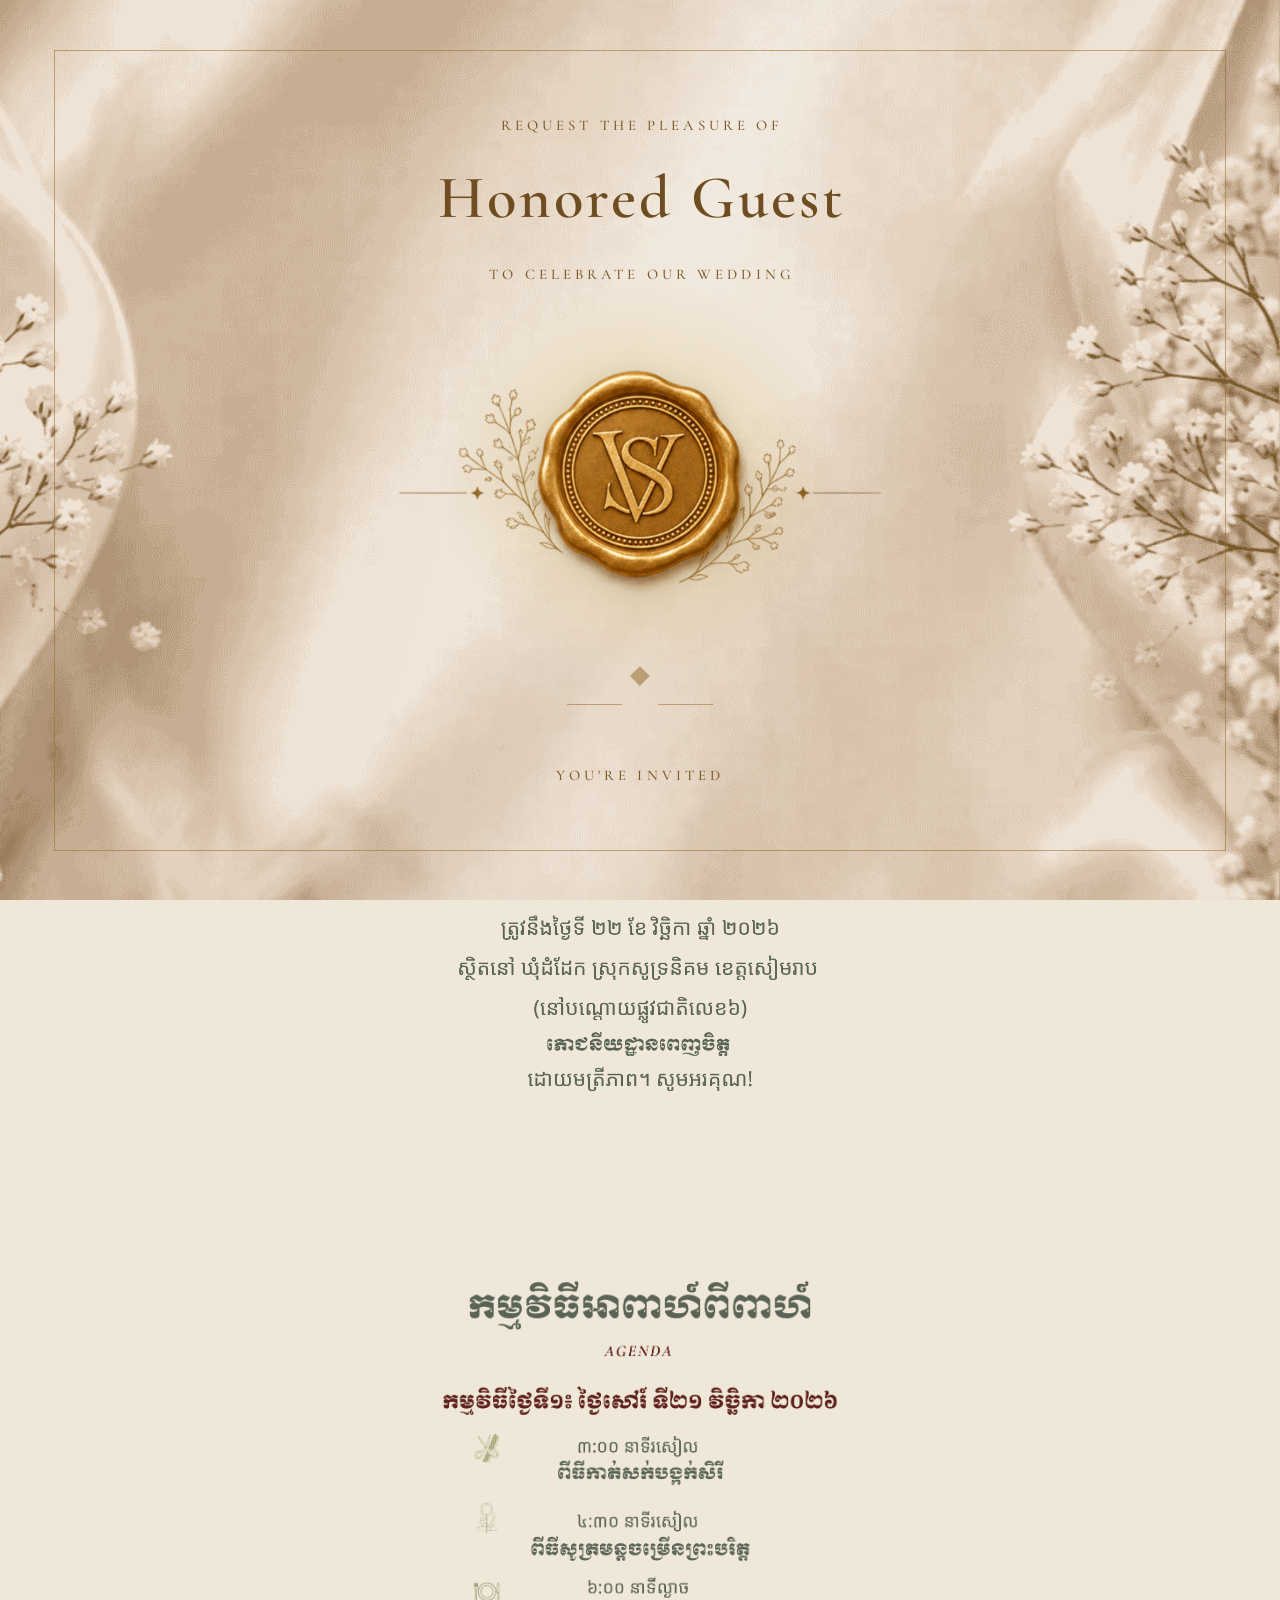
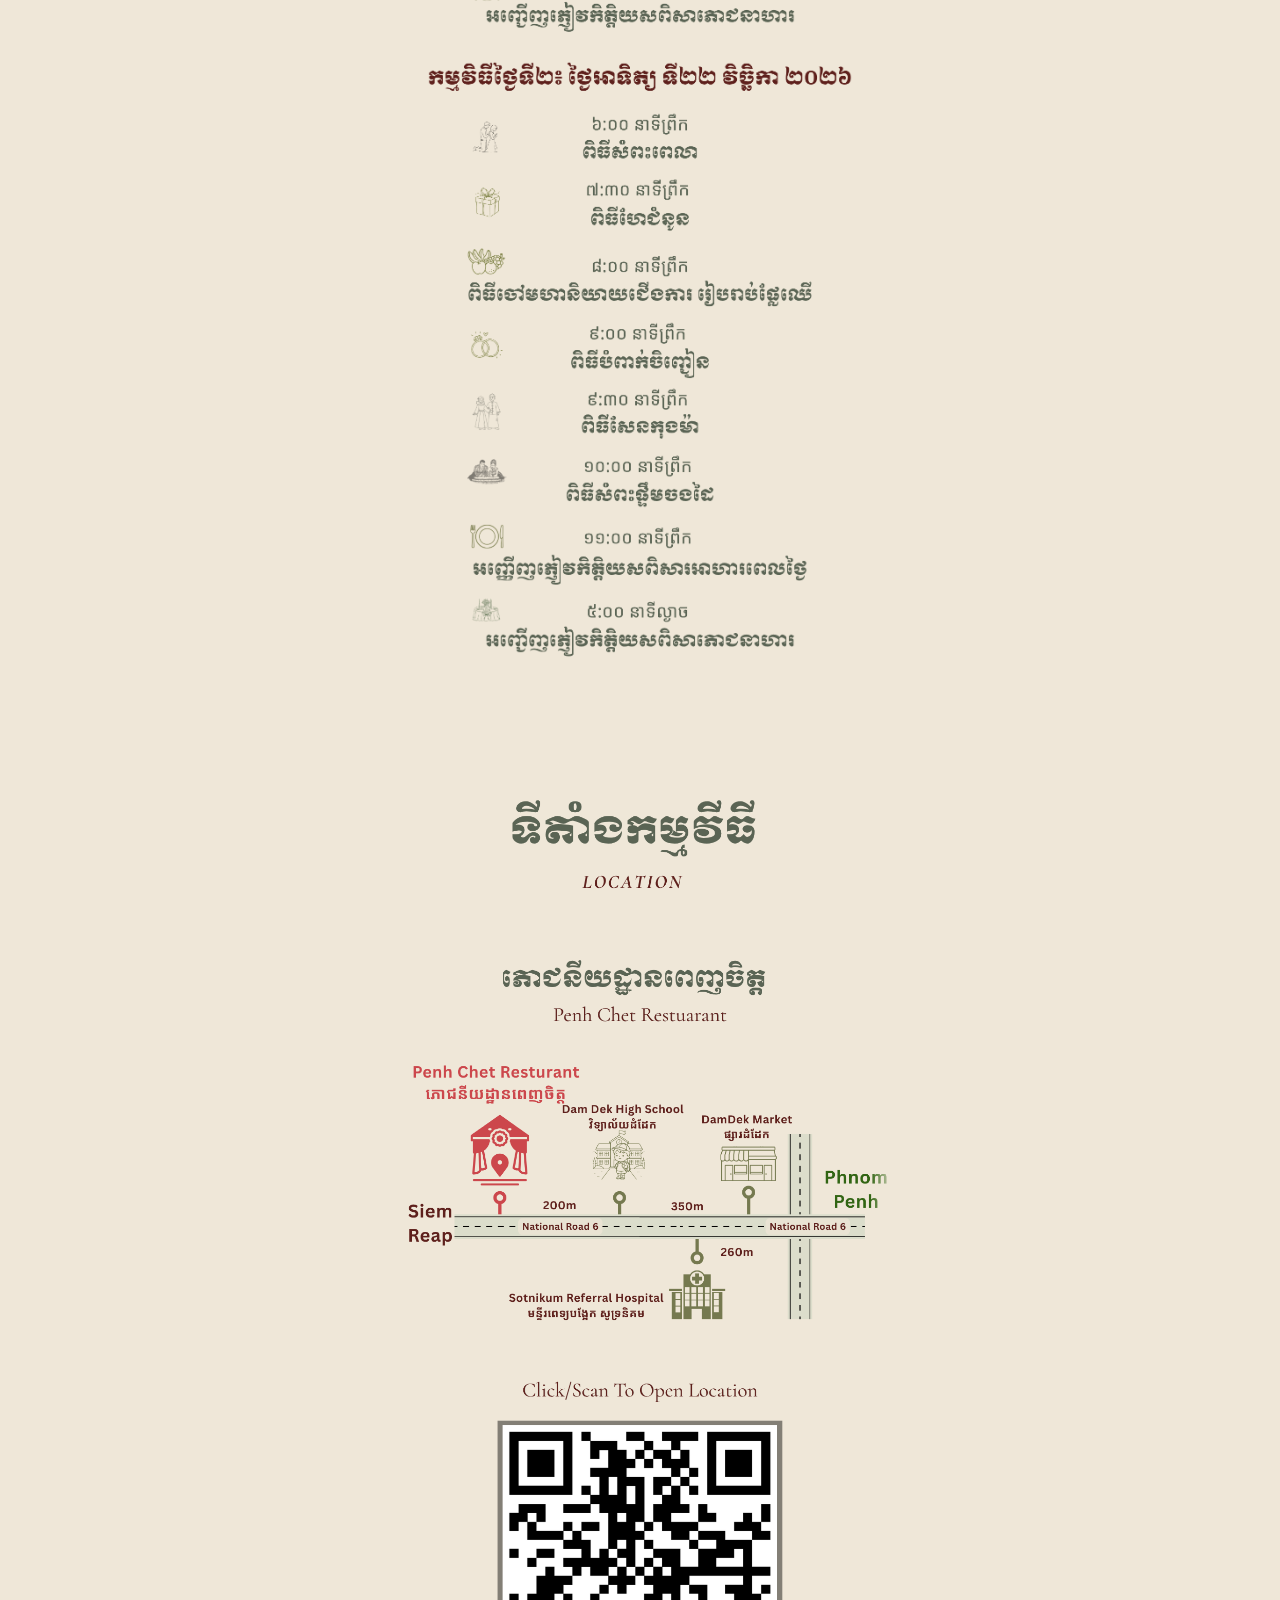
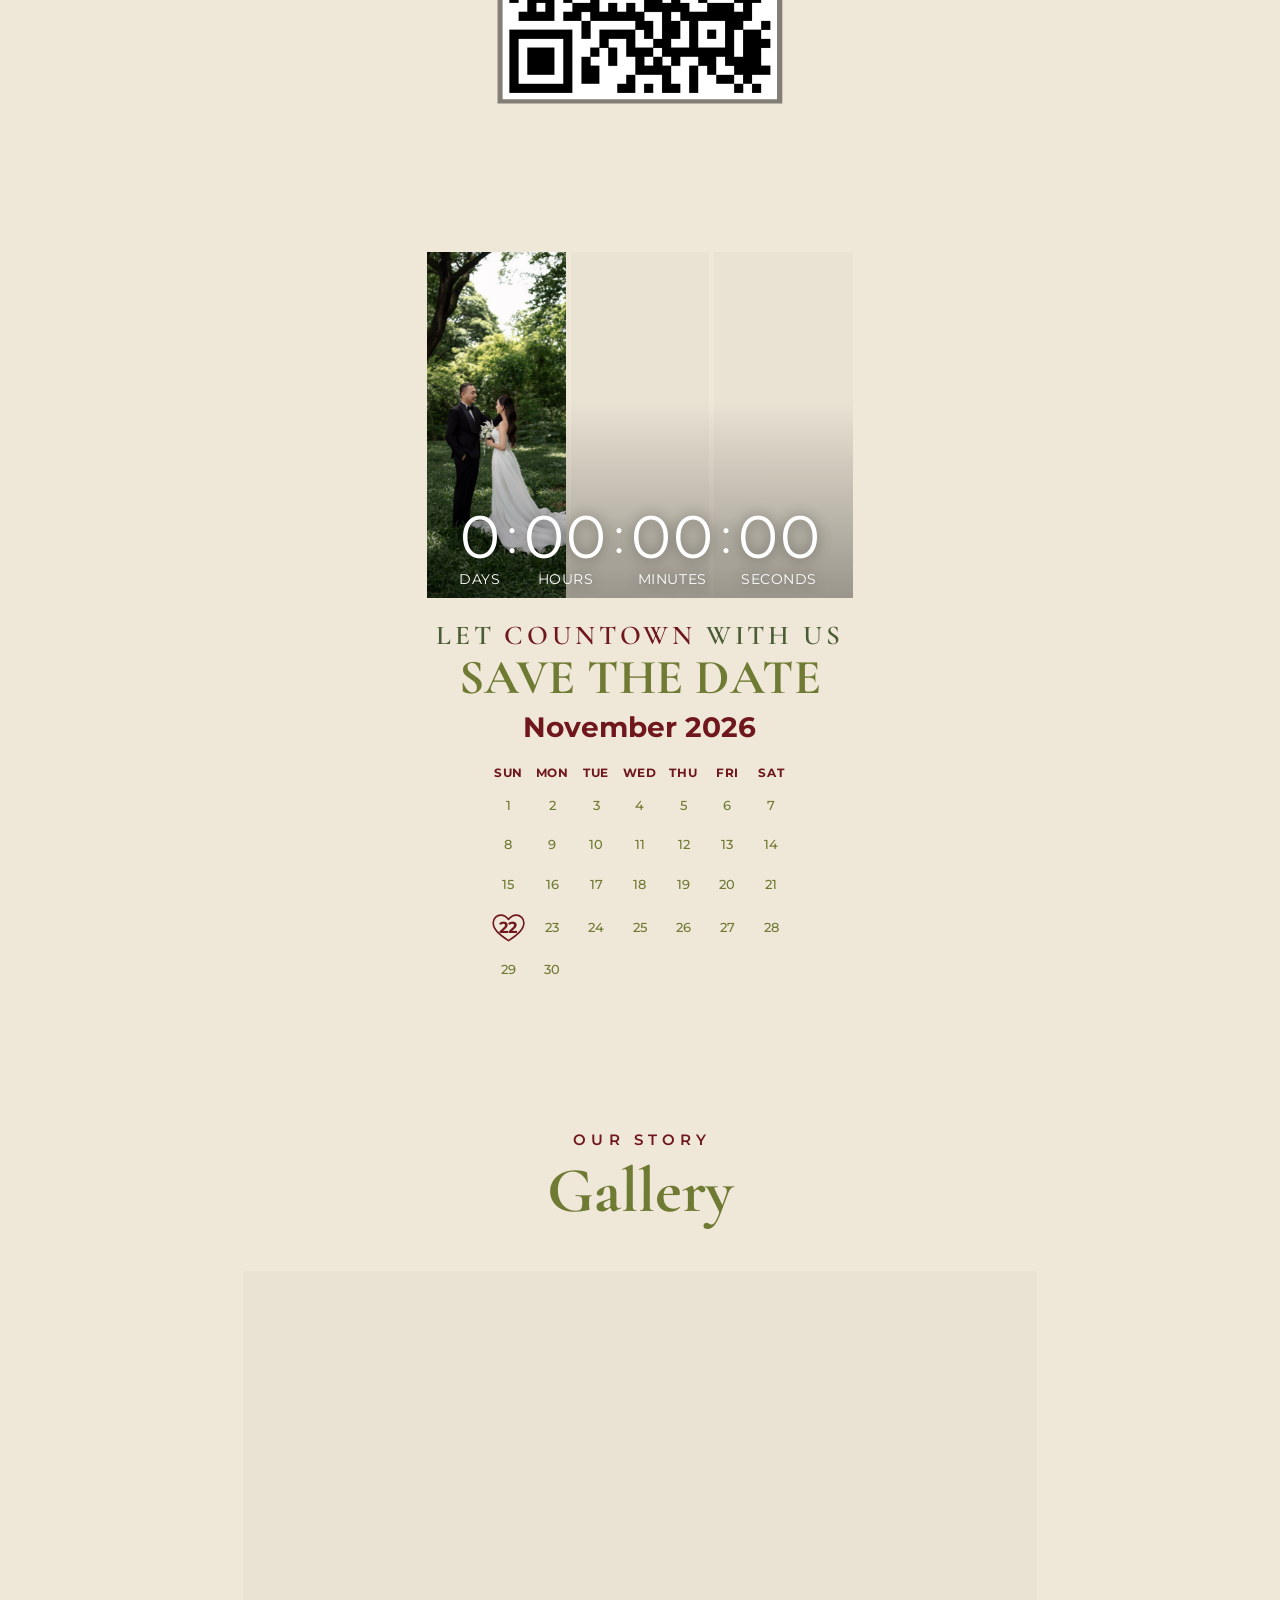
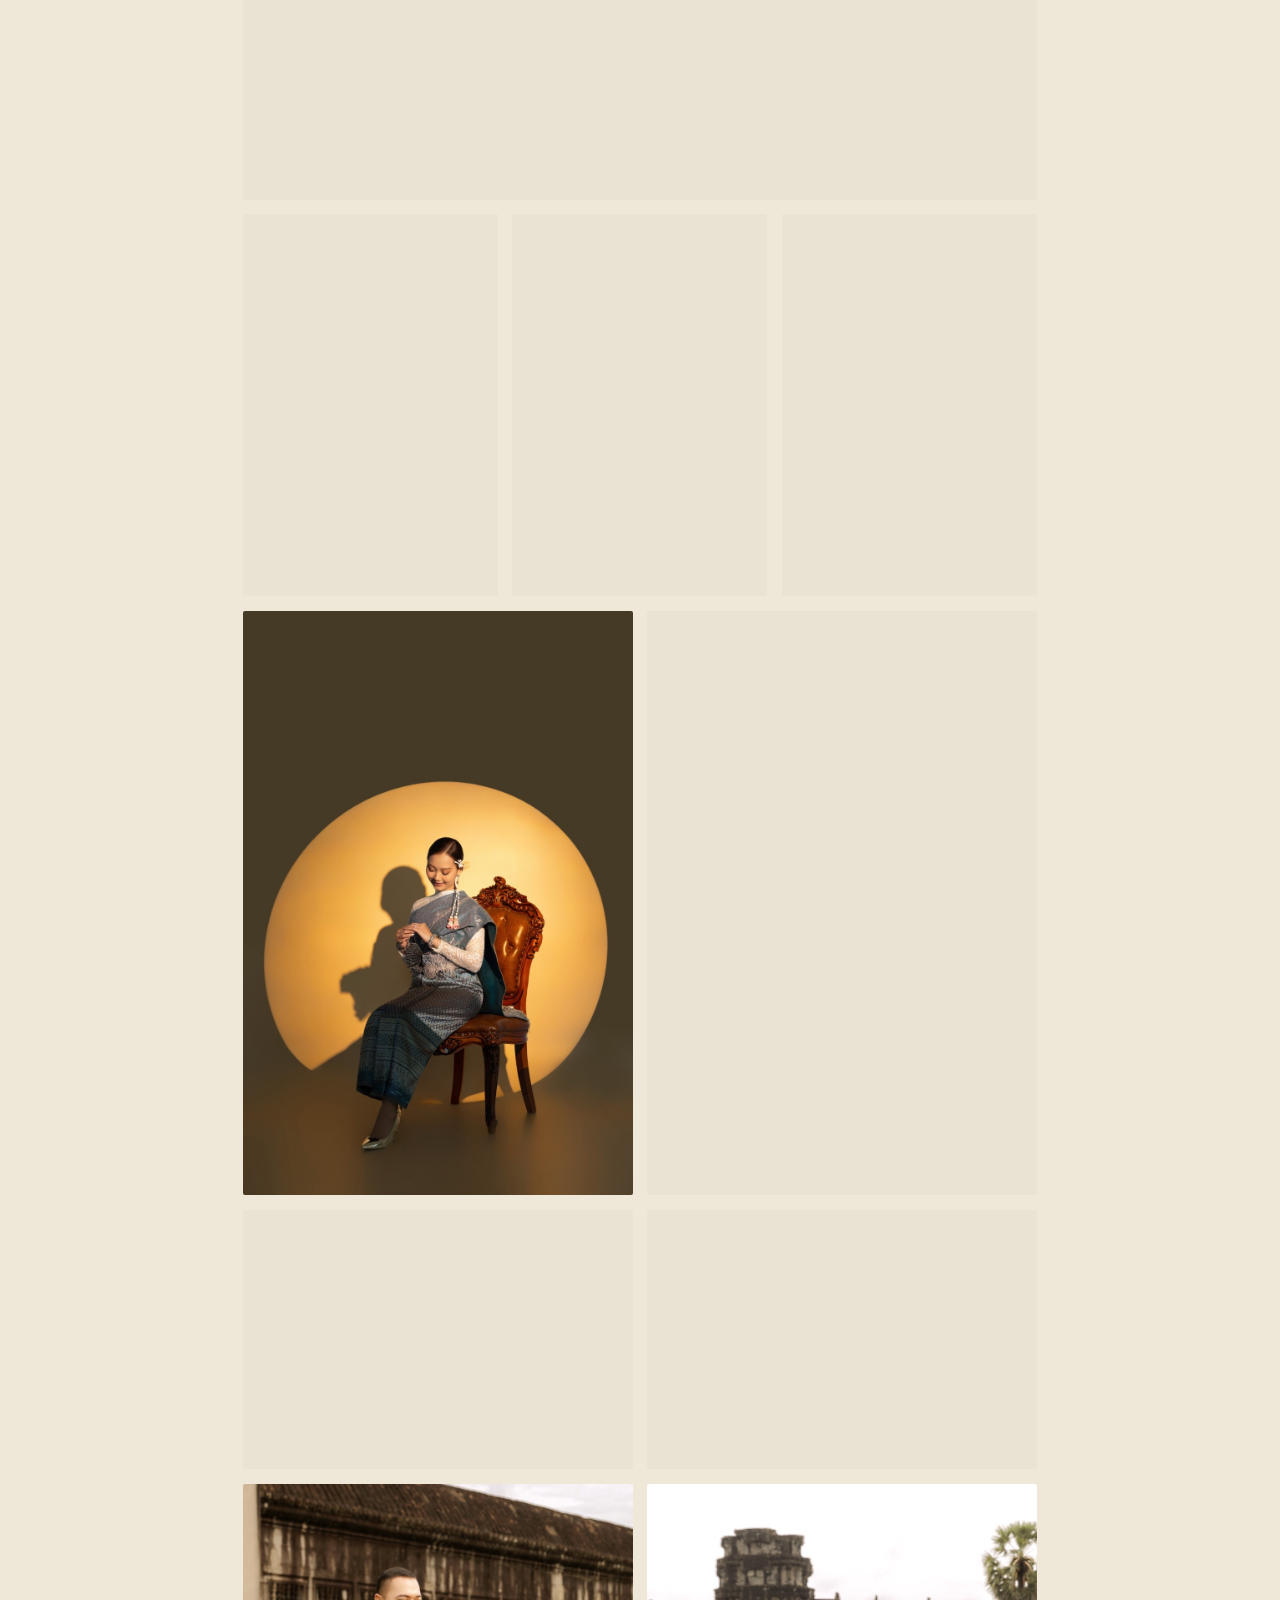
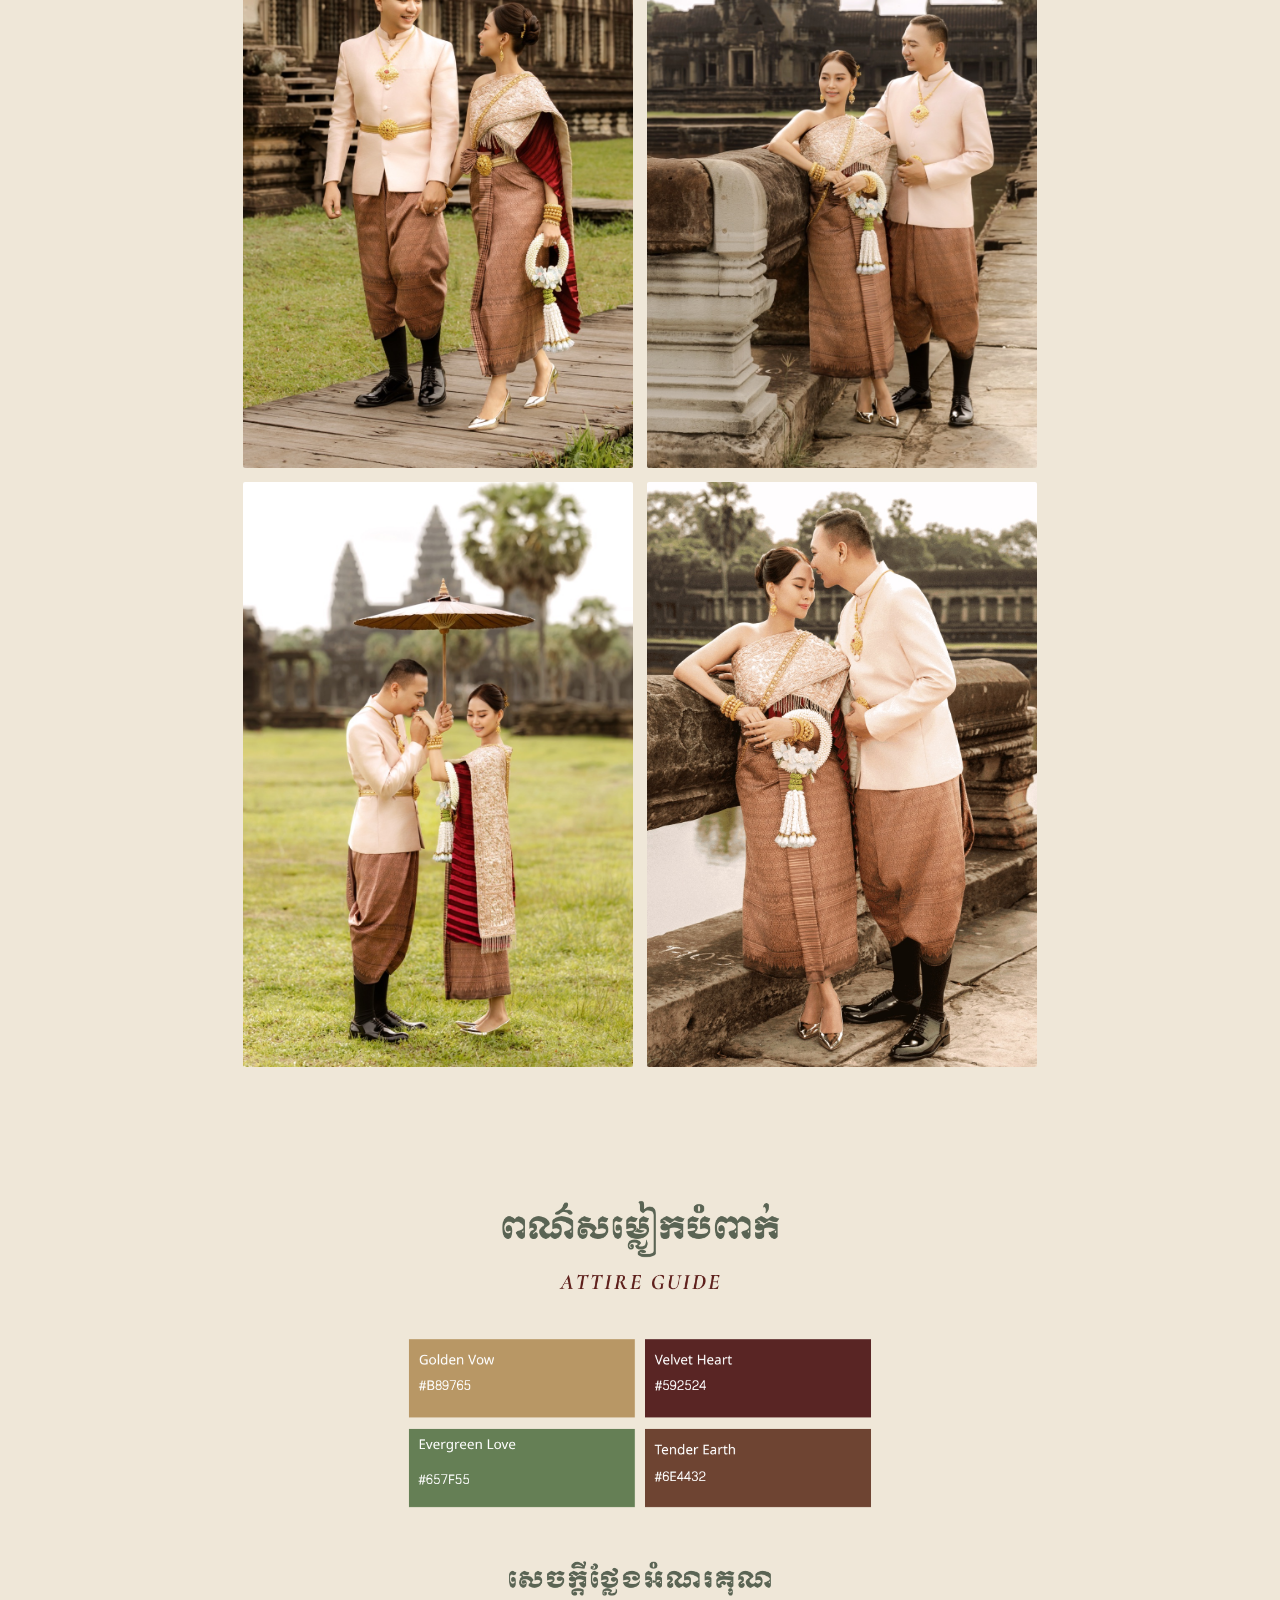
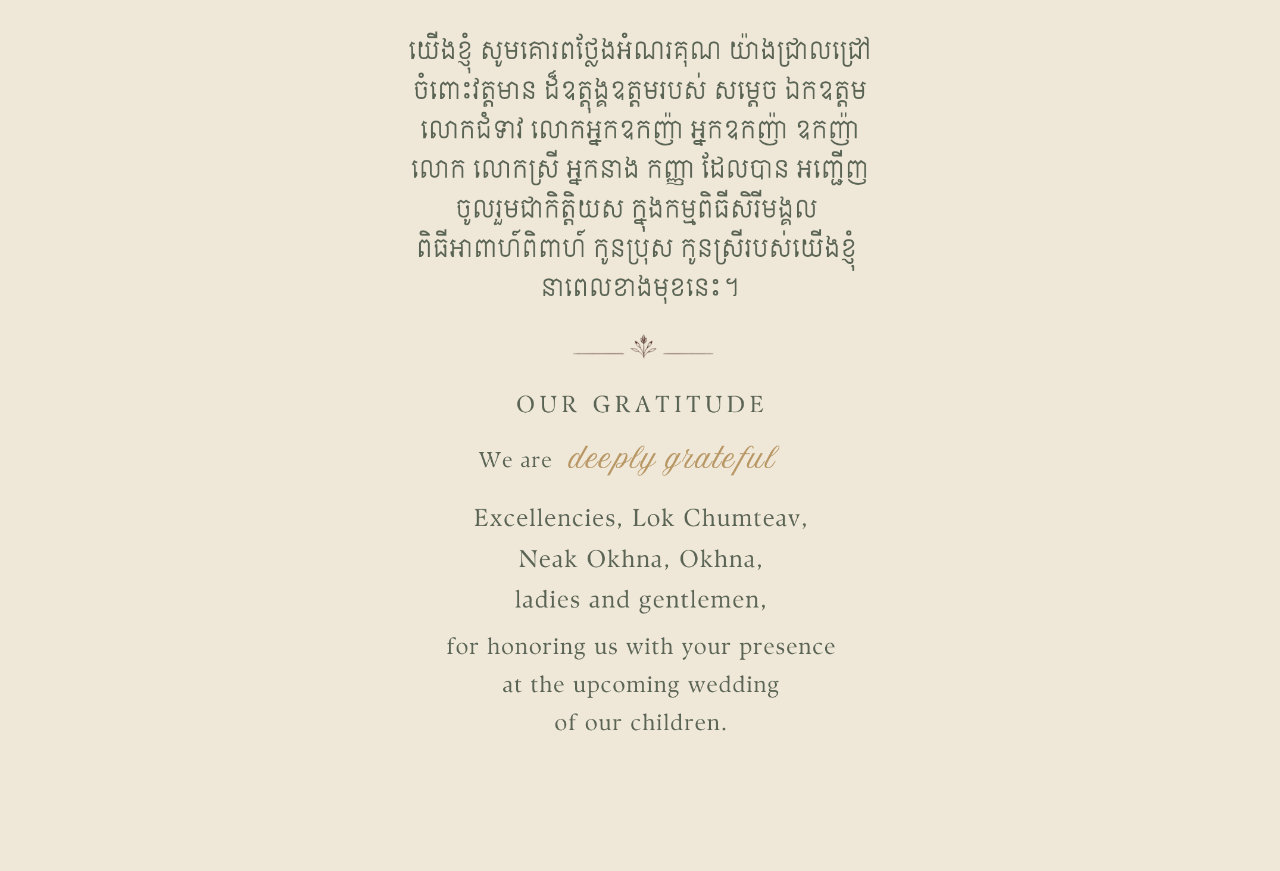
==== commit fac71760: "og adjustment" ====
--- a/oversea.html
+++ b/oversea.html
@@ -3,8 +3,50 @@
 <head>
 <meta charset="utf-8">
 <meta name="viewport" content="width=device-width, initial-scale=1, viewport-fit=cover">
-<title>Wedding Invitation</title>
-<link rel="icon" href="data:image/svg+xml,%3Csvg xmlns='http://www.w3.org/2000/svg' viewBox='0 0 32 32'%3E%3Ccircle cx='16' cy='16' r='13' fill='%23727c48'/%3E%3C/svg%3E">
+<!-- ============ LINK PREVIEW ============
+     What Telegram, Messenger, WhatsApp and the rest show when the link is
+     pasted. Three rules decide whether a preview appears at all:
+
+       1. og:url and og:image must be ABSOLUTE urls. A scraper is not a
+          browser sitting on your page, so it cannot resolve "index.html"
+          or "assets/img/preview.jpg" against anything.
+       2. The image must be fetchable by a robot with no cookies and no
+          referrer. Hotlinked images from Pinterest and the like are
+          routinely refused, which reads as "no preview".
+       3. Give the dimensions. Without them Telegram often falls back to
+          the small thumbnail layout instead of the wide card.
+
+     >>> ONE THING TO CHANGE: the origin on the two absolute urls below,
+     >>> if the site is not served from this address. Everything else
+     >>> follows from it. -->
+
+<meta name="description" content="Vanchhay & Somanita invite you to celebrate their wedding — 22 November 2026, Pech Chet Restaurant, Dam Dek, Siem Reap.">
+<meta name="theme-color" content="#efe7d8">
+
+<meta property="og:site_name" content="Vanchhay &amp; Somanita">
+<meta property="og:title" content="Vanchhay &amp; Somanita — 22 November 2026">
+<meta property="og:description" content="You are warmly invited to celebrate our wedding. Penh Chet Restaurant, Dam Dek, Siem Reap.">
+<meta property="og:url" content="https://vanchhay-somanita.vercel.app/">
+<meta property="og:image" content="https://vanchhay-somanita.vercel.app/assets/img/g-01.jpg">
+<meta property="og:image:width" content="1600">
+<meta property="og:image:height" content="1066">
+<meta property="og:image:alt" content="Vanchhay and Somanita on a wooden bench outside a Japanese tea house, in a black tuxedo and a white gown.">
+<meta property="og:type" content="website">
+<meta property="og:locale" content="km_KH">
+
+<!-- Twitter reads its own names and ignores og:* for the card layout. -->
+<meta name="twitter:card" content="summary_large_image">
+<meta name="twitter:title" content="Vanchhay &amp; Somanita — 22 November 2026">
+<meta name="twitter:description" content="You are warmly invited to celebrate our wedding. Penh Chet Restaurant, Dam Dek, Siem Reap.">
+<meta name="twitter:image" content="https://vanchhay-somanita.vercel.app/assets/img/g-01.jpg">
+
+<title>Vanchhay &amp; Somanita — Wedding Invitation</title>
+
+<link rel="icon" type="image/png" sizes="32x32" href="assets/img/favicon-32.png">
+<link rel="icon" type="image/png" sizes="192x192" href="assets/img/favicon-192.png">
+<!-- <link rel="apple-touch-icon" sizes="180x180" href="/apple-touch-icon.png"> -->
+
+<!-- <link rel="icon" href="data:image/svg+xml,%3Csvg xmlns='http://www.w3.org/2000/svg' viewBox='0 0 32 32'%3E%3Ccircle cx='16' cy='16' r='13' fill='%23727c48'/%3E%3C/svg%3E"> -->
 <link rel="preconnect" href="https://fonts.googleapis.com">
 <link rel="preconnect" href="https://fonts.gstatic.com" crossorigin>
 <link rel="stylesheet" href="https://fonts.googleapis.com/css2?family=Cormorant+Garamond:wght@500;600;700&family=Montserrat:wght@400;500;600;700&display=swap">
